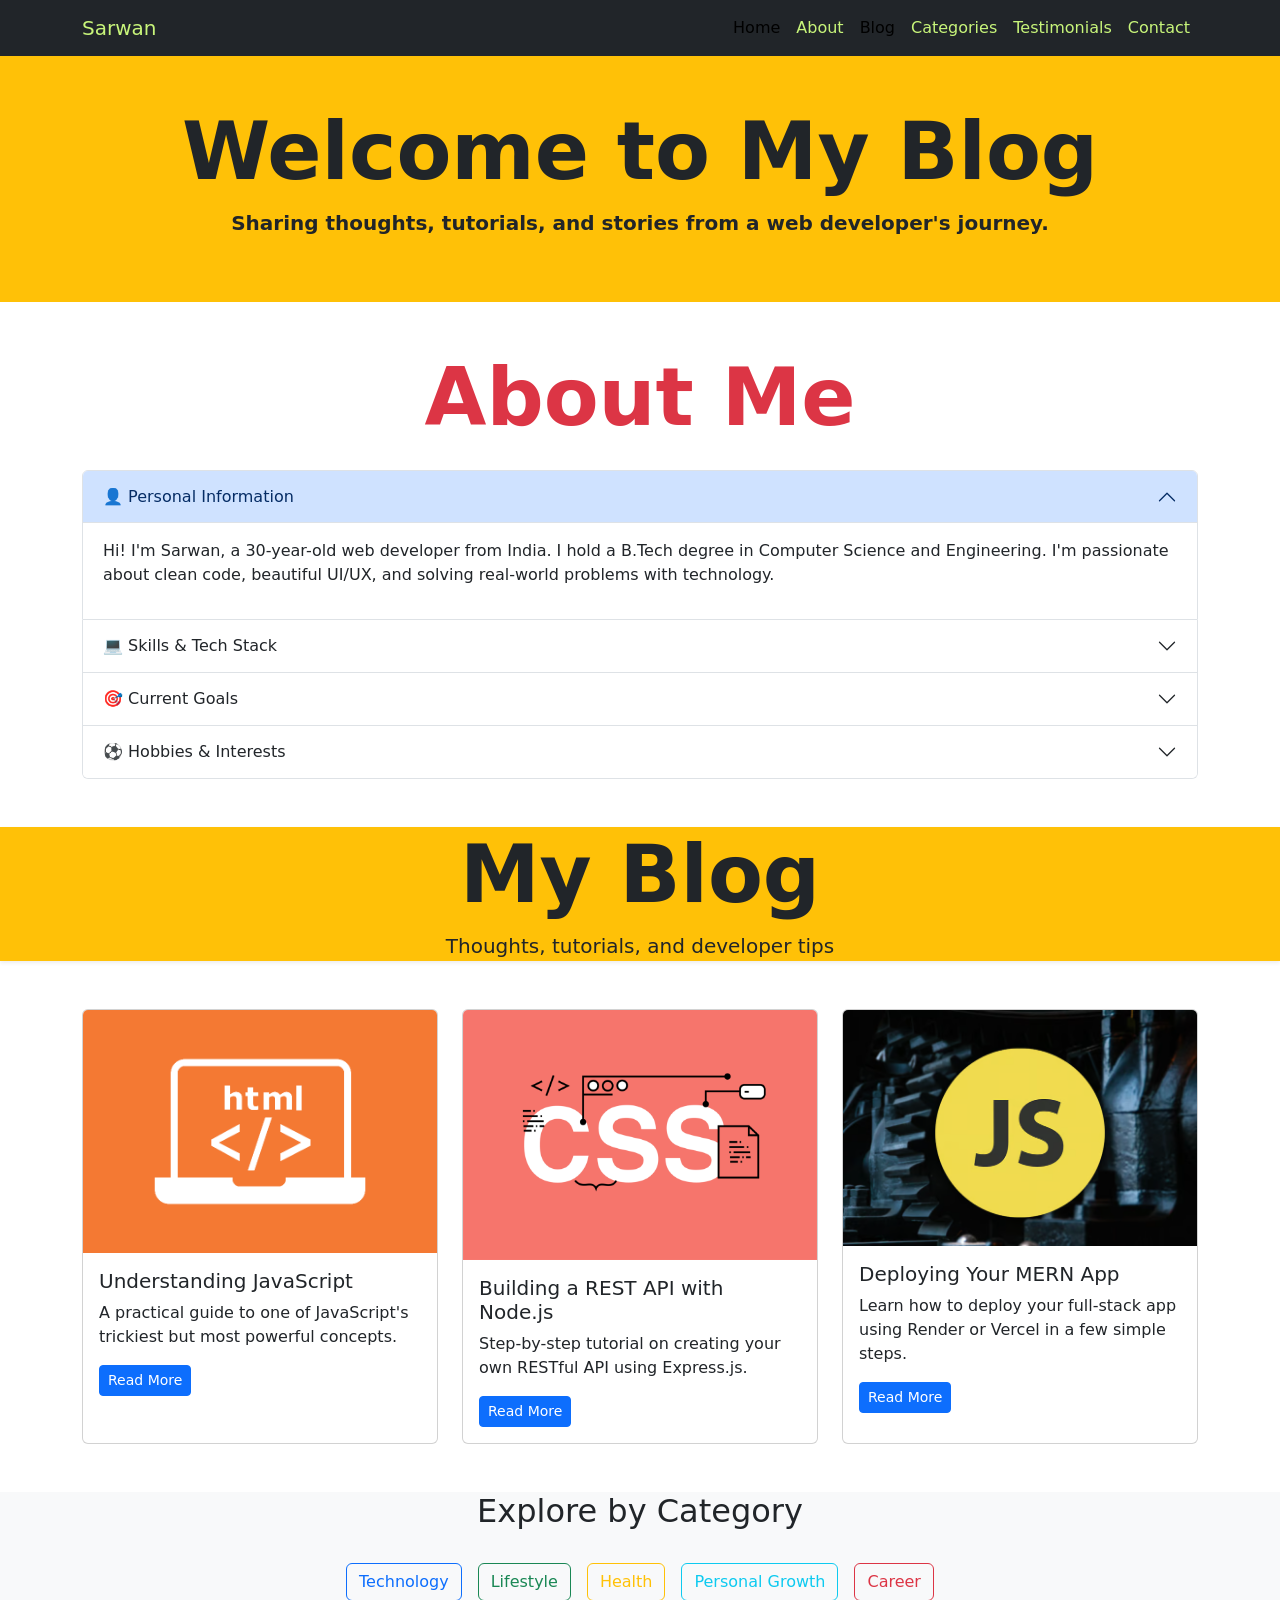
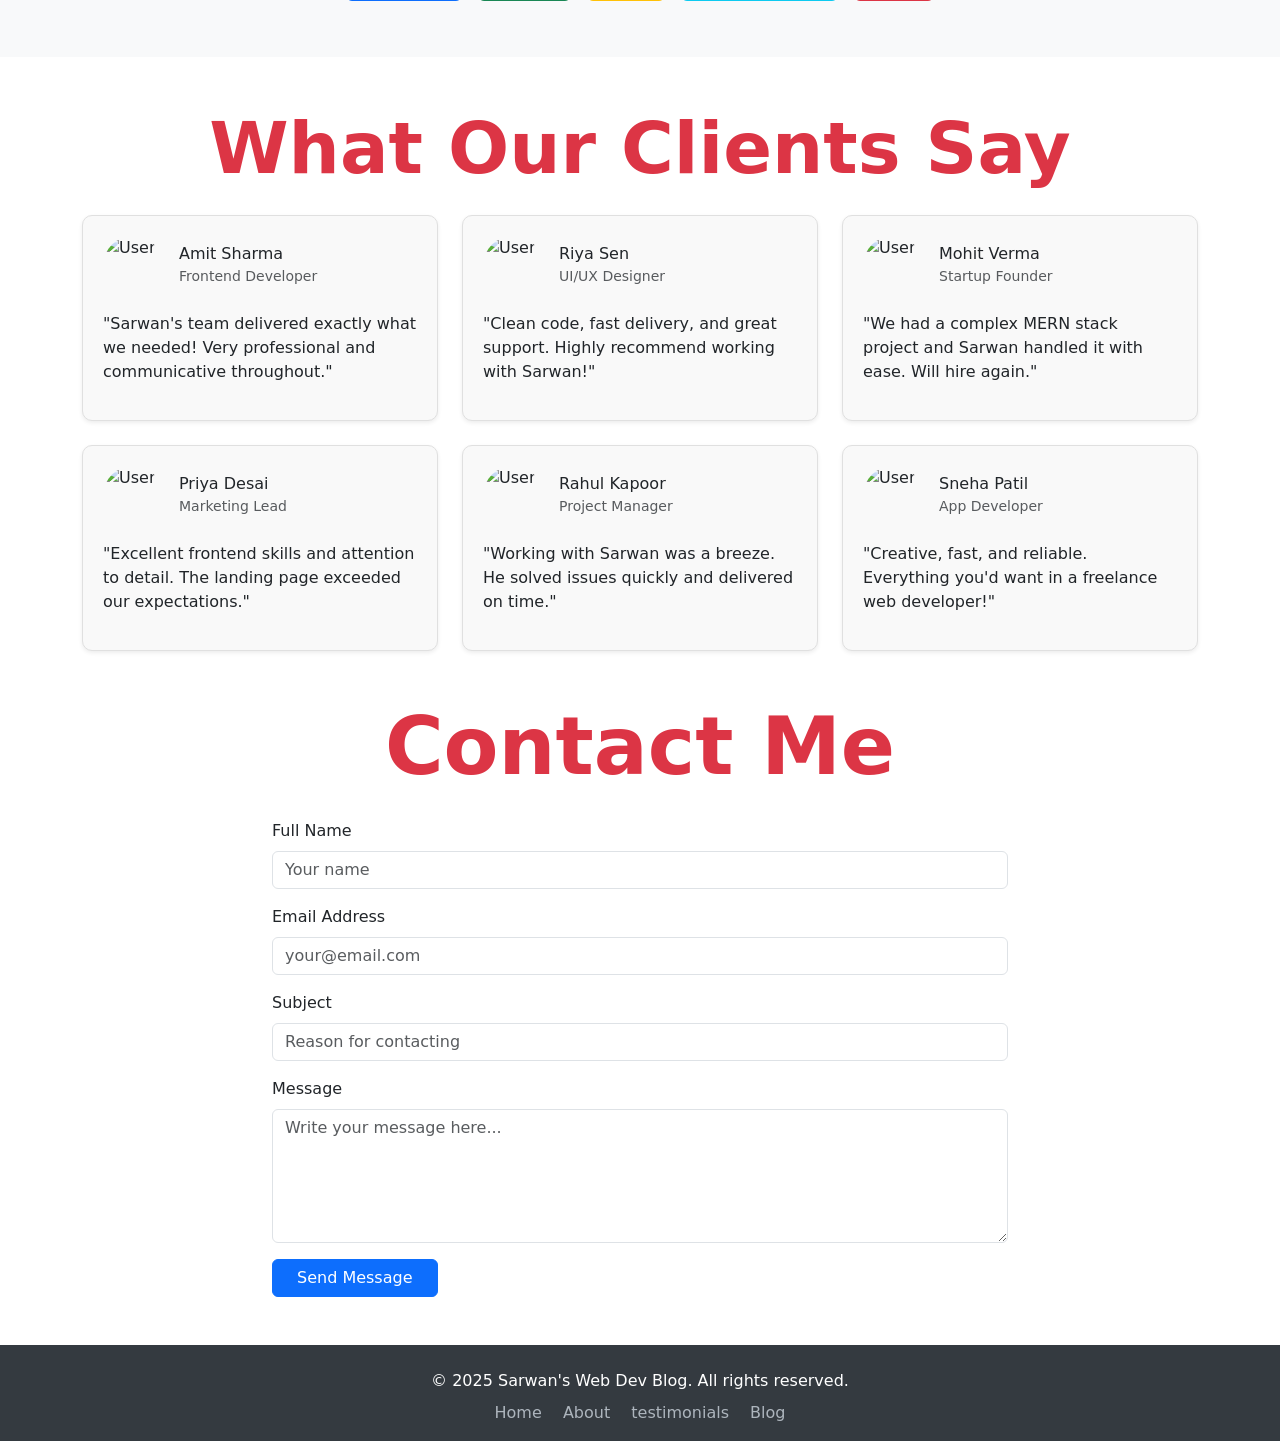
==== index.html @ 7ae2f132 "Update and rename bootstrap.html to index.html" ====
<!-- @format -->

<!DOCTYPE html>
<html lang="en">
  <head>
    <meta charset="UTF-8" />
    <meta name="viewport" content="width=device-width, initial-scale=1.0" />
    <title>My Bootstrap Website</title>
    <link
      href="https://cdn.jsdelivr.net/npm/bootstrap@5.0.2/dist/css/bootstrap.min.css"
      rel="stylesheet"
      integrity="sha384-EVSTQN3/azprG1Anm3QDgpJLIm9Nao0Yz1ztcQTwFspd3yD65VohhpuuCOmLASjC"
      crossorigin="anonymous"
    />
    <style>
      html {
        scroll-behavior: smooth;
        /* background-color: #1b1b1e; */
      }
      .navbar a {
        color: #c8f57a;
      }
      .testimonial-card {
        border: 1px solid #e0e0e0;
        border-radius: 10px;
        padding: 20px;
        background-color: #f9f9f9;
        height: 100%;
      }
      .testimonial-img {
        width: 60px;
        height: 60px;
        object-fit: cover;
        border-radius: 50%;
      }
      footer {
        background-color: #343a40;
        color: #fff;
      }
      footer a {
        color: #adb5bd;
        text-decoration: none;
      }
      footer a:hover {
        color: #fff;
      }
    </style>
  </head>
  <body>
    <!-- Header -->
    <nav class="navbar navbar-expand-lg bg-dark" href="#home">
      <div class="container">
        <a class="navbar-brand" href="#">Sarwan</a>
        <button
          class="navbar-toggler"
          type="button"
          data-bs-toggle="collapse"
          data-bs-target="#navbarSupportedContent"
          aria-controls="navbarSupportedContent"
          aria-expanded="false"
          aria-label="Toggle navigation"
        >
          <span class="navbar-toggler-icon">
            <svg
              xmlns="http://www.w3.org/2000/svg"
              width="16"
              height="16"
              fill="currentColor"
              class="bi bi-list btn-light"
              viewBox="0 0 16 16"
            >
              <path
                fill-rule="evenodd"
                d="M2.5 12a.5.5 0 0 1 .5-.5h10a.5.5 0 0 1 0 1H3a.5.5 0 0 1-.5-.5m0-4a.5.5 0 0 1 .5-.5h10a.5.5 0 0 1 0 1H3a.5.5 0 0 1-.5-.5m0-4a.5.5 0 0 1 .5-.5h10a.5.5 0 0 1 0 1H3a.5.5 0 0 1-.5-.5"
              />
            </svg>
          </span>
        </button>
        <div class="collapse navbar-collapse" id="navbarSupportedContent">
          <ul class="navbar-nav ms-auto mb-2 mb-lg-0">
            <li class="nav-item">
              <a class="nav-link active" aria-current="page" href="">Home</a>
            </li>
            <li class="nav-item">
              <a class="nav-link" href="#about">About</a>
            </li>
            <li class="nav-item">
              <a class="nav-link active" aria-current="page" href="#blog"
                >Blog</a
              >
            </li>
            <li class="nav-item">
              <a class="nav-link" href="#categories">Categories</a>
            </li>
            <li class="nav-item">
              <a class="nav-link" href="#testimonials">Testimonials</a>
            </li>
            <li class="nav-item">
              <a class="nav-link" href="#contact">Contact</a>
            </li>
          </ul>
        </div>
      </div>
    </nav>
    <!-- Section -->
    <section class="hero text-center text-dark bg-warning p-5" id="home">
      <div class="container">
        <h1 class="display-1 fw-bold">Welcome to My Blog</h1>
        <p class="lead fw-bold">
          Sharing thoughts, tutorials, and stories from a web developer's
          journey.
        </p>
      </div>
    </section>
    <!-- About Me Section -->
    <section class="container my-5" id="about">
      <h2 class="text-center mb-4 text-danger display-1 fw-bold">About Me</h2>
      <div class="accordion" id="aboutMeAccordion">
        <!-- Personal Info -->
        <div class="accordion-item">
          <h2 class="accordion-header" id="headingOne">
            <button
              class="accordion-button"
              type="button"
              data-bs-toggle="collapse"
              data-bs-target="#collapseOne"
            >
              👤 Personal Information
            </button>
          </h2>
          <div
            id="collapseOne"
            class="accordion-collapse collapse show"
            data-bs-parent="#aboutMeAccordion"
          >
            <div class="accordion-body">
              <p>
                Hi! I'm Sarwan, a 30-year-old web developer from India. I hold a
                B.Tech degree in Computer Science and Engineering. I'm
                passionate about clean code, beautiful UI/UX, and solving
                real-world problems with technology.
              </p>
            </div>
          </div>
        </div>

        <!-- Skills -->
        <div class="accordion-item">
          <h2 class="accordion-header" id="headingTwo">
            <button
              class="accordion-button collapsed"
              type="button"
              data-bs-toggle="collapse"
              data-bs-target="#collapseTwo"
            >
              💻 Skills & Tech Stack
            </button>
          </h2>
          <div
            id="collapseTwo"
            class="accordion-collapse collapse"
            data-bs-parent="#aboutMeAccordion"
          >
            <div class="accordion-body">
              <ul>
                <li>Frontend: HTML, CSS, JavaScript, React.js</li>
                <li>Backend: Node.js, Express.js</li>
                <li>Database: MongoDB, MySQL</li>
                <li>Tools: Git, VS Code, Postman</li>
              </ul>
            </div>
          </div>
        </div>

        <!-- Goals -->
        <div class="accordion-item">
          <h2 class="accordion-header" id="headingThree">
            <button
              class="accordion-button collapsed"
              type="button"
              data-bs-toggle="collapse"
              data-bs-target="#collapseThree"
            >
              🎯 Current Goals
            </button>
          </h2>
          <div
            id="collapseThree"
            class="accordion-collapse collapse"
            data-bs-parent="#aboutMeAccordion"
          >
            <div class="accordion-body">
              <p>
                My current focus is on landing a job as a MERN stack developer
                and improving my health through daily workouts and better
                habits.
              </p>
            </div>
          </div>
        </div>

        <!-- Hobbies -->
        <div class="accordion-item">
          <h2 class="accordion-header" id="headingFour">
            <button
              class="accordion-button collapsed"
              type="button"
              data-bs-toggle="collapse"
              data-bs-target="#collapseFour"
            >
              ⚽ Hobbies & Interests
            </button>
          </h2>
          <div
            id="collapseFour"
            class="accordion-collapse collapse"
            data-bs-parent="#aboutMeAccordion"
          >
            <div class="accordion-body">
              <p>
                I'm a football lover and a huge Manchester City fan. I admire
                Pep Guardiola’s tactical brilliance and Kevin De Bruyne’s
                creativity on the field. I also enjoy writing blogs, watching
                tech videos, and experimenting with UI designs.
              </p>
            </div>
          </div>
        </div>
      </div>
    </section>
    <!--  -->
    <!-- Blog Header -->
    <header class="blog-header bg-warning shadow-sm mb-4 mt-5" id="blog">
      <div class="container text-center">
        <h1 class="display-1 fw-bold text-dark">My Blog</h1>
        <p class="lead text-tertiary fw-medium">
          Thoughts, tutorials, and developer tips
        </p>
      </div>
    </header>

    <!-- Blog Cards -->
    <div class="container mt-5">
      <div class="row g-4">
        <!-- Blog Card 1 -->
        <div class="col-md-4">
          <div class="card h-100">
            <img
              src="./5004f410-e24b-4b8f-84b6-90905eebfcf4.png"
              class="card-img-top"
              alt="Post 1"
            />
            <div class="card-body">
              <h5 class="card-title">Understanding JavaScript</h5>
              <p class="card-text">
                A practical guide to one of JavaScript's trickiest but most
                powerful concepts.
              </p>
              <a href="#" class="btn btn-primary btn-sm">Read More</a>
            </div>
          </div>
        </div>

        <!-- Blog Card 2 -->
        <div class="col-md-4">
          <div class="card h-100">
            <img
              src="Artboard-11-1024x724.png"
              class="card-img-top"
              alt="Post 2"
            />
            <div class="card-body">
              <h5 class="card-title">Building a REST API with Node.js</h5>
              <p class="card-text">
                Step-by-step tutorial on creating your own RESTful API using
                Express.js.
              </p>
              <a href="#" class="btn btn-primary btn-sm">Read More</a>
            </div>
          </div>
        </div>
        <!-- Blog Card 3 -->
        <div class="col-md-4">
          <div class="card h-100">
            <img
              src="./machine-learning-libraries-javascript.avif"
              class="card-img-top"
              alt="Post 3"
            />
            <div class="card-body">
              <h5 class="card-title">Deploying Your MERN App</h5>
              <p class="card-text">
                Learn how to deploy your full-stack app using Render or Vercel
                in a few simple steps.
              </p>
              <a href="#" class="btn btn-primary btn-sm">Read More</a>
            </div>
          </div>
        </div>
      </div>
    </div>

    <!--  -->

    <!-- Categories -->
    <section id="categories" class="bg-light text-center mt-5">
      <div class="container pb-5">
        <h2>Explore by Category</h2>
        <div class="d-flex flex-wrap justify-content-center mt-4">
          <button class="btn btn-outline-primary category-btn m-2">
            Technology
          </button>
          <button class="btn btn-outline-success category-btn m-2">
            Lifestyle
          </button>
          <button class="btn btn-outline-warning category-btn m-2">
            Health
          </button>
          <button class="btn btn-outline-info category-btn m-2">
            Personal Growth
          </button>
          <button class="btn btn-outline-danger category-btn m-2">
            Career
          </button>
        </div>
      </div>
    </section>
    <!--  -->
    <div class="container my-5" id="testimonials">
      <h2 class="text-center mb-4 display-2 fw-bold text-danger">
        What Our Clients Say
      </h2>
      <div class="row g-4">
        <!-- Testimonial 1 -->
        <div class="col-md-4">
          <div class="testimonial-card shadow-sm">
            <div class="d-flex align-items-center mb-3">
              <img
                src="https://i.pravatar.cc/60?img=1"
                class="testimonial-img me-3"
                alt="User"
              />
              <div>
                <h6 class="mb-0">Amit Sharma</h6>
                <small class="text-muted">Frontend Developer</small>
              </div>
            </div>
            <p>
              "Sarwan's team delivered exactly what we needed! Very professional
              and communicative throughout."
            </p>
          </div>
        </div>

        <!-- Testimonial 2 -->
        <div class="col-md-4">
          <div class="testimonial-card shadow-sm">
            <div class="d-flex align-items-center mb-3">
              <img
                src="https://i.pravatar.cc/60?img=2"
                class="testimonial-img me-3"
                alt="User"
              />
              <div>
                <h6 class="mb-0">Riya Sen</h6>
                <small class="text-muted">UI/UX Designer</small>
              </div>
            </div>
            <p>
              "Clean code, fast delivery, and great support. Highly recommend
              working with Sarwan!"
            </p>
          </div>
        </div>

        <!-- Testimonial 3 -->
        <div class="col-md-4">
          <div class="testimonial-card shadow-sm">
            <div class="d-flex align-items-center mb-3">
              <img
                src="https://i.pravatar.cc/60?img=3"
                class="testimonial-img me-3"
                alt="User"
              />
              <div>
                <h6 class="mb-0">Mohit Verma</h6>
                <small class="text-muted">Startup Founder</small>
              </div>
            </div>
            <p>
              "We had a complex MERN stack project and Sarwan handled it with
              ease. Will hire again."
            </p>
          </div>
        </div>

        <!-- Testimonial 4 -->
        <div class="col-md-4">
          <div class="testimonial-card shadow-sm">
            <div class="d-flex align-items-center mb-3">
              <img
                src="https://i.pravatar.cc/60?img=4"
                class="testimonial-img me-3"
                alt="User"
              />
              <div>
                <h6 class="mb-0">Priya Desai</h6>
                <small class="text-muted">Marketing Lead</small>
              </div>
            </div>
            <p>
              "Excellent frontend skills and attention to detail. The landing
              page exceeded our expectations."
            </p>
          </div>
        </div>

        <!-- Testimonial 5 -->
        <div class="col-md-4">
          <div class="testimonial-card shadow-sm">
            <div class="d-flex align-items-center mb-3">
              <img
                src="https://i.pravatar.cc/60?img=5"
                class="testimonial-img me-3"
                alt="User"
              />
              <div>
                <h6 class="mb-0">Rahul Kapoor</h6>
                <small class="text-muted">Project Manager</small>
              </div>
            </div>
            <p>
              "Working with Sarwan was a breeze. He solved issues quickly and
              delivered on time."
            </p>
          </div>
        </div>

        <!-- Testimonial 6 -->
        <div class="col-md-4">
          <div class="testimonial-card shadow-sm">
            <div class="d-flex align-items-center mb-3">
              <img
                src="https://i.pravatar.cc/60?img=6"
                class="testimonial-img me-3"
                alt="User"
              />
              <div>
                <h6 class="mb-0">Sneha Patil</h6>
                <small class="text-muted">App Developer</small>
              </div>
            </div>
            <p>
              "Creative, fast, and reliable. Everything you'd want in a
              freelance web developer!"
            </p>
          </div>
        </div>
      </div>
    </div>
    <!--  -->
    <!-- Contact Section -->
    <div class="container my-5" id="contact">
      <h2 class="text-center mb-4 text-danger display-1 fw-bold">Contact Me</h2>
      <div class="row justify-content-center">
        <div class="col-md-8">
          <form>
            <div class="mb-3">
              <label for="name" class="form-label">Full Name</label>
              <input
                type="text"
                class="form-control"
                id="name"
                placeholder="Your name"
                required
              />
            </div>
            <div class="mb-3">
              <label for="email" class="form-label">Email Address</label>
              <input
                type="email"
                class="form-control"
                id="email"
                placeholder="your@email.com"
                required
              />
            </div>
            <div class="mb-3">
              <label for="subject" class="form-label">Subject</label>
              <input
                type="text"
                class="form-control"
                id="subject"
                placeholder="Reason for contacting"
              />
            </div>
            <div class="mb-3">
              <label for="message" class="form-label">Message</label>
              <textarea
                class="form-control"
                id="message"
                rows="5"
                placeholder="Write your message here..."
                required
              ></textarea>
            </div>
            <button type="submit" class="btn btn-primary px-4">
              Send Message
            </button>
          </form>
        </div>
      </div>
    </div>

    <!-- Footer -->
    <footer class="mt-5 pt-4 pb-3">
      <div class="container text-center">
        <p class="mb-2">
          &copy; 2025 Sarwan's Web Dev Blog. All rights reserved.
        </p>
        <div>
          <a href="#home" class="me-3">Home</a>
          <a href="#about" class="me-3">About</a>
          <a href="#testimonials" class="me-3">testimonials</a>
          <a href="#blog">Blog</a>
        </div>
      </div>
    </footer>
    <!-- Js -->
    <script
      src="https://cdn.jsdelivr.net/npm/bootstrap@5.0.2/dist/js/bootstrap.bundle.min.js"
      integrity="sha384-MrcW6ZMFYlzcLA8Nl+NtUVF0sA7MsXsP1UyJoMp4YLEuNSfAP+JcXn/tWtIaxVXM"
      crossorigin="anonymous"
    ></script>
  </body>
</html>
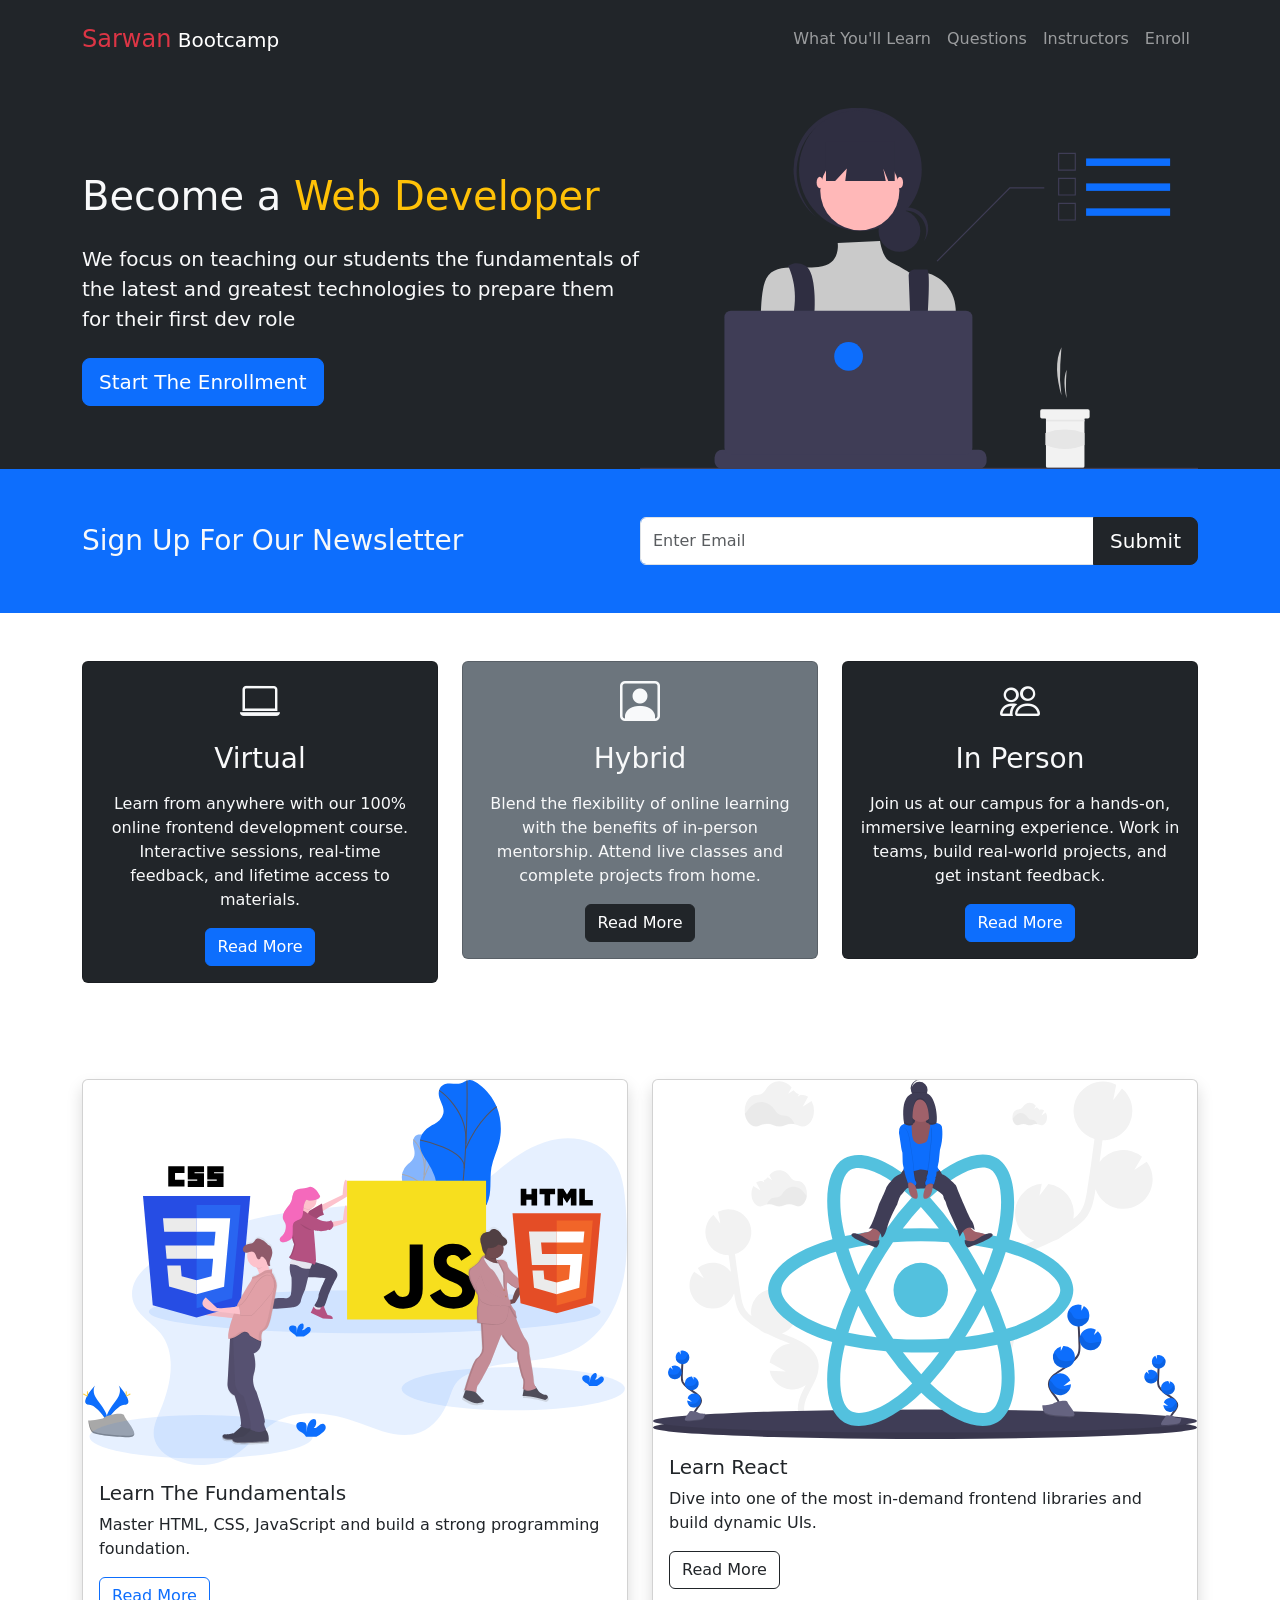
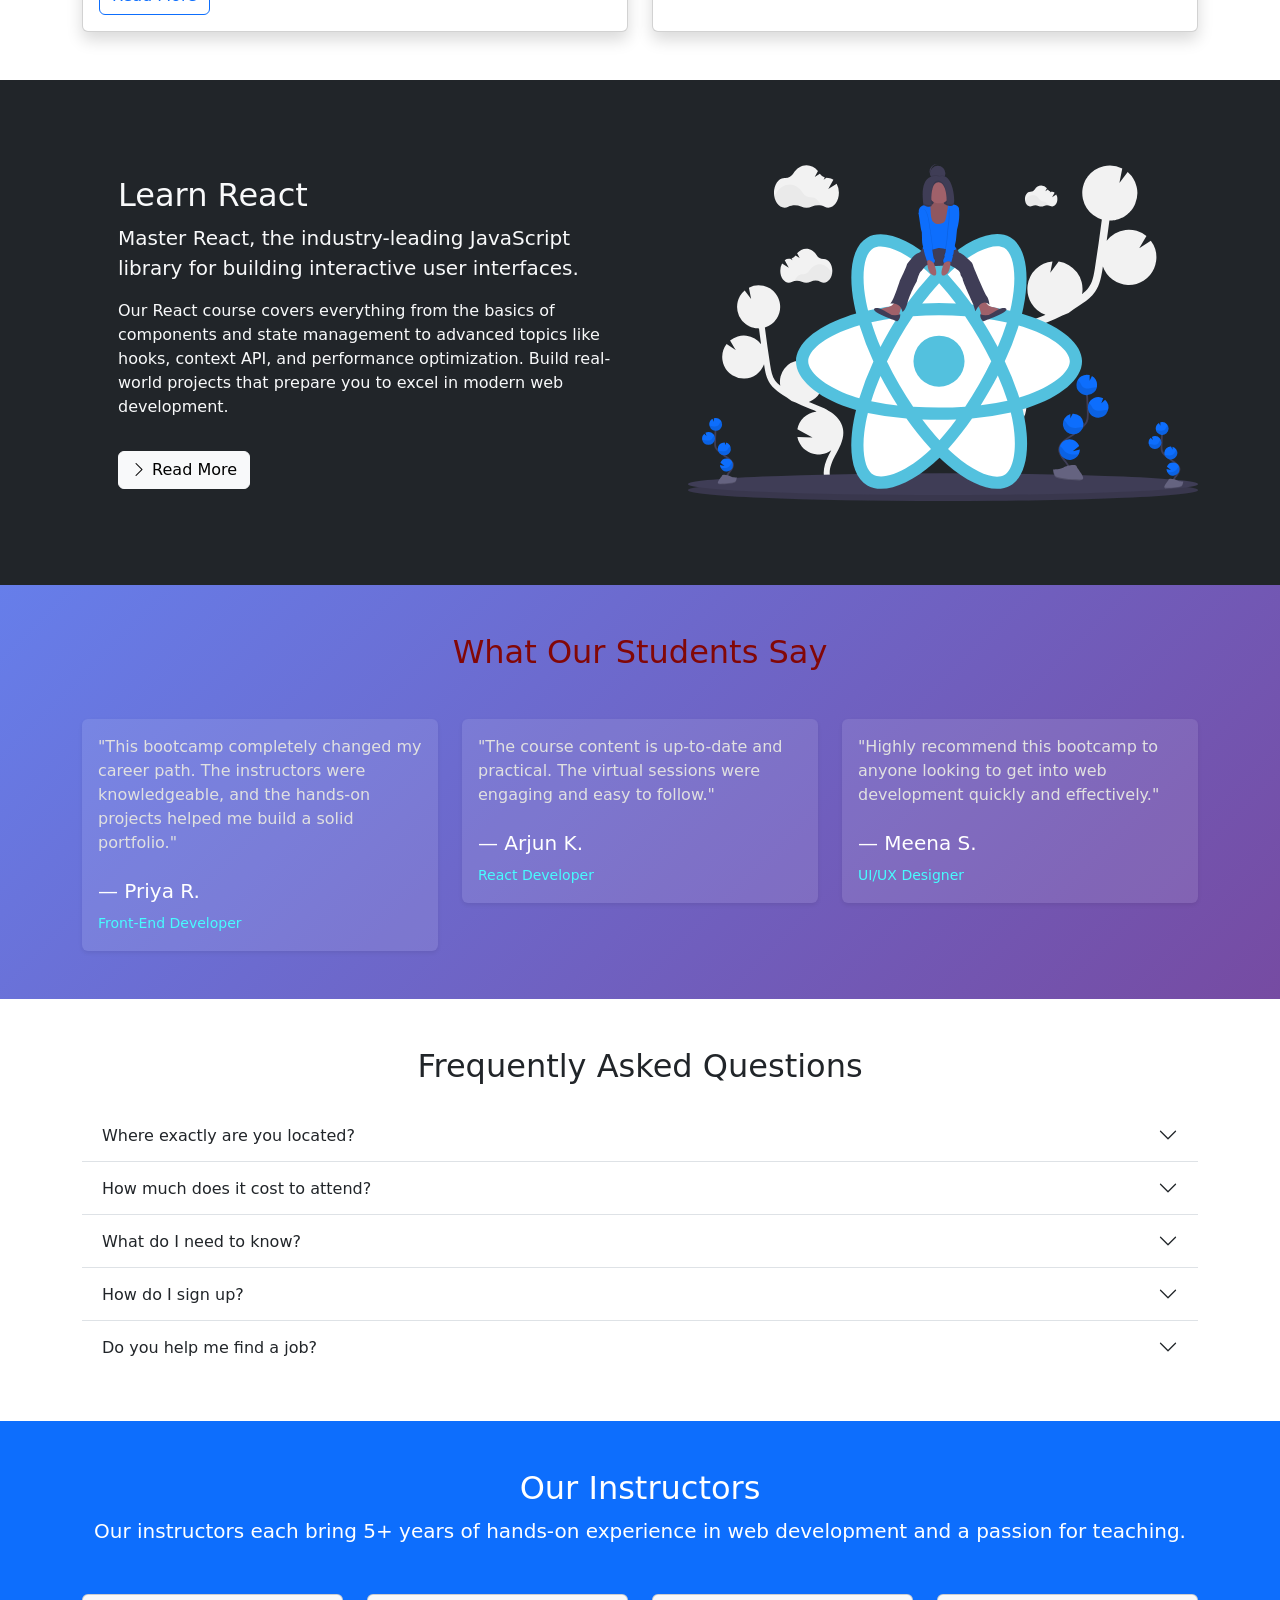
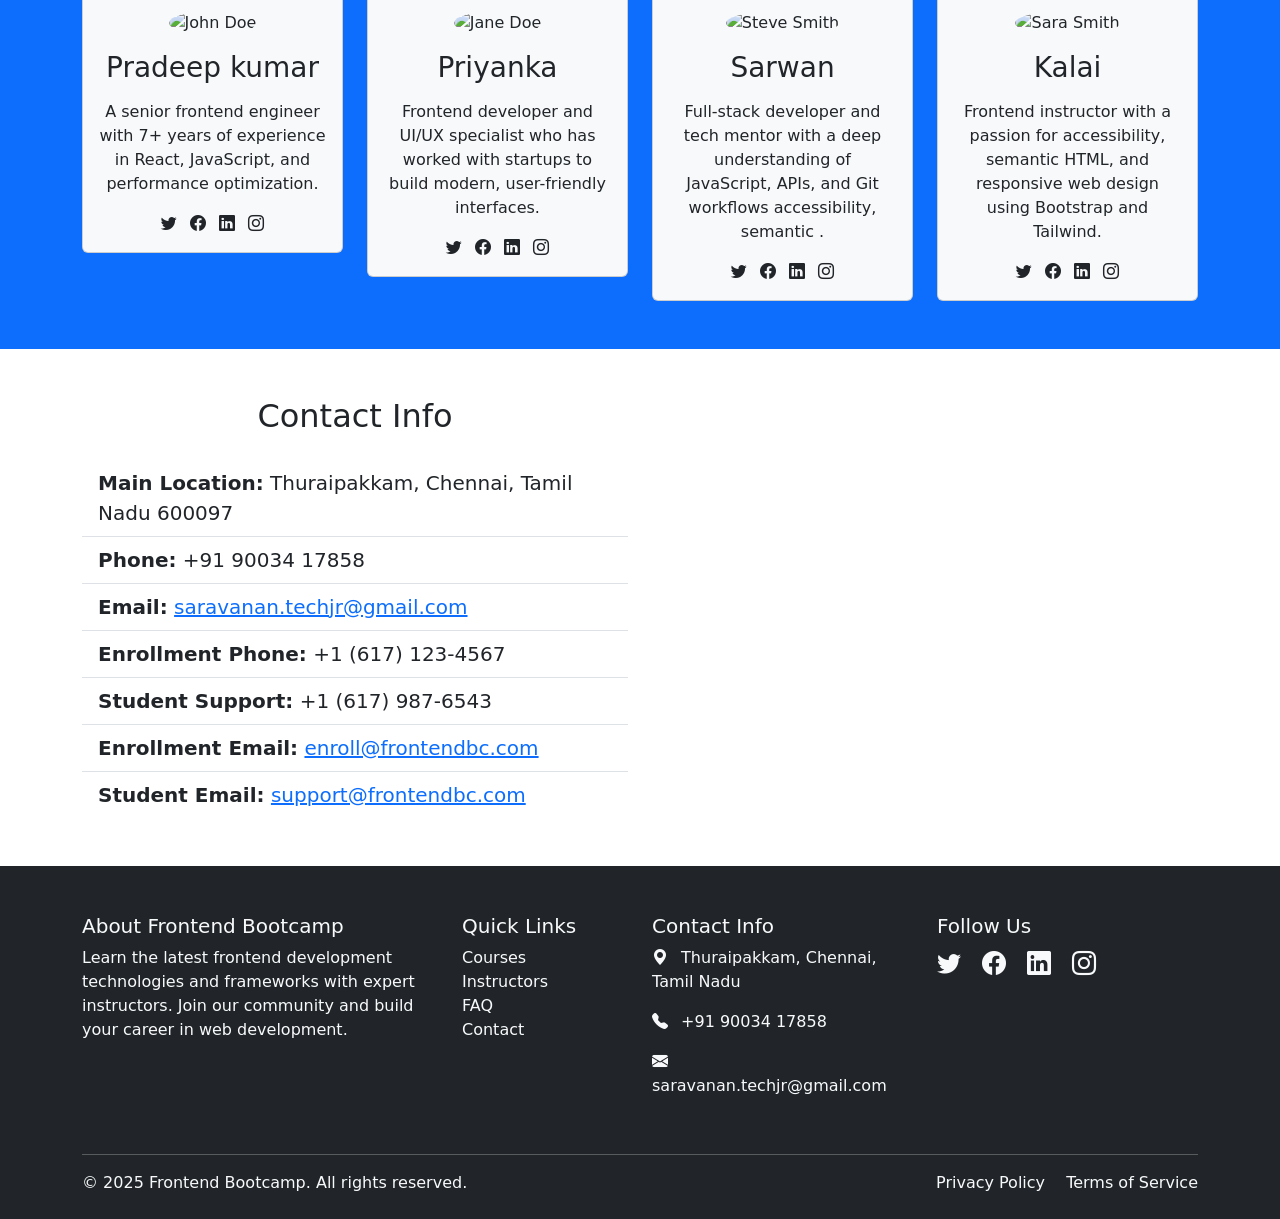
==== commit fd3f0752: "Add files via upload" ====
--- a/index.html
+++ b/index.html
@@ -1,536 +1,782 @@
-<!-- @format -->
-
-<!DOCTYPE html>
-<html lang="en">
-  <head>
-    <meta charset="UTF-8" />
-    <meta name="viewport" content="width=device-width, initial-scale=1.0" />
-    <title>My Bootstrap Website</title>
-    <link
-      href="https://cdn.jsdelivr.net/npm/bootstrap@5.0.2/dist/css/bootstrap.min.css"
-      rel="stylesheet"
-      integrity="sha384-EVSTQN3/azprG1Anm3QDgpJLIm9Nao0Yz1ztcQTwFspd3yD65VohhpuuCOmLASjC"
-      crossorigin="anonymous"
-    />
-    <style>
-      html {
-        scroll-behavior: smooth;
-        /* background-color: #1b1b1e; */
-      }
-      .navbar a {
-        color: #c8f57a;
-      }
-      .testimonial-card {
-        border: 1px solid #e0e0e0;
-        border-radius: 10px;
-        padding: 20px;
-        background-color: #f9f9f9;
-        height: 100%;
-      }
-      .testimonial-img {
-        width: 60px;
-        height: 60px;
-        object-fit: cover;
-        border-radius: 50%;
-      }
-      footer {
-        background-color: #343a40;
-        color: #fff;
-      }
-      footer a {
-        color: #adb5bd;
-        text-decoration: none;
-      }
-      footer a:hover {
-        color: #fff;
-      }
-    </style>
-  </head>
-  <body>
-    <!-- Header -->
-    <nav class="navbar navbar-expand-lg bg-dark" href="#home">
-      <div class="container">
-        <a class="navbar-brand" href="#">Sarwan</a>
-        <button
-          class="navbar-toggler"
-          type="button"
-          data-bs-toggle="collapse"
-          data-bs-target="#navbarSupportedContent"
-          aria-controls="navbarSupportedContent"
-          aria-expanded="false"
-          aria-label="Toggle navigation"
-        >
-          <span class="navbar-toggler-icon">
-            <svg
-              xmlns="http://www.w3.org/2000/svg"
-              width="16"
-              height="16"
-              fill="currentColor"
-              class="bi bi-list btn-light"
-              viewBox="0 0 16 16"
-            >
-              <path
-                fill-rule="evenodd"
-                d="M2.5 12a.5.5 0 0 1 .5-.5h10a.5.5 0 0 1 0 1H3a.5.5 0 0 1-.5-.5m0-4a.5.5 0 0 1 .5-.5h10a.5.5 0 0 1 0 1H3a.5.5 0 0 1-.5-.5m0-4a.5.5 0 0 1 .5-.5h10a.5.5 0 0 1 0 1H3a.5.5 0 0 1-.5-.5"
-              />
-            </svg>
-          </span>
-        </button>
-        <div class="collapse navbar-collapse" id="navbarSupportedContent">
-          <ul class="navbar-nav ms-auto mb-2 mb-lg-0">
-            <li class="nav-item">
-              <a class="nav-link active" aria-current="page" href="">Home</a>
-            </li>
-            <li class="nav-item">
-              <a class="nav-link" href="#about">About</a>
-            </li>
-            <li class="nav-item">
-              <a class="nav-link active" aria-current="page" href="#blog"
-                >Blog</a
-              >
-            </li>
-            <li class="nav-item">
-              <a class="nav-link" href="#categories">Categories</a>
-            </li>
-            <li class="nav-item">
-              <a class="nav-link" href="#testimonials">Testimonials</a>
-            </li>
-            <li class="nav-item">
-              <a class="nav-link" href="#contact">Contact</a>
-            </li>
-          </ul>
-        </div>
-      </div>
-    </nav>
-    <!-- Section -->
-    <section class="hero text-center text-dark bg-warning p-5" id="home">
-      <div class="container">
-        <h1 class="display-1 fw-bold">Welcome to My Blog</h1>
-        <p class="lead fw-bold">
-          Sharing thoughts, tutorials, and stories from a web developer's
-          journey.
-        </p>
-      </div>
-    </section>
-    <!-- About Me Section -->
-    <section class="container my-5" id="about">
-      <h2 class="text-center mb-4 text-danger display-1 fw-bold">About Me</h2>
-      <div class="accordion" id="aboutMeAccordion">
-        <!-- Personal Info -->
-        <div class="accordion-item">
-          <h2 class="accordion-header" id="headingOne">
-            <button
-              class="accordion-button"
-              type="button"
-              data-bs-toggle="collapse"
-              data-bs-target="#collapseOne"
-            >
-              👤 Personal Information
-            </button>
-          </h2>
-          <div
-            id="collapseOne"
-            class="accordion-collapse collapse show"
-            data-bs-parent="#aboutMeAccordion"
-          >
-            <div class="accordion-body">
-              <p>
-                Hi! I'm Sarwan, a 30-year-old web developer from India. I hold a
-                B.Tech degree in Computer Science and Engineering. I'm
-                passionate about clean code, beautiful UI/UX, and solving
-                real-world problems with technology.
-              </p>
-            </div>
-          </div>
-        </div>
-
-        <!-- Skills -->
-        <div class="accordion-item">
-          <h2 class="accordion-header" id="headingTwo">
-            <button
-              class="accordion-button collapsed"
-              type="button"
-              data-bs-toggle="collapse"
-              data-bs-target="#collapseTwo"
-            >
-              💻 Skills & Tech Stack
-            </button>
-          </h2>
-          <div
-            id="collapseTwo"
-            class="accordion-collapse collapse"
-            data-bs-parent="#aboutMeAccordion"
-          >
-            <div class="accordion-body">
-              <ul>
-                <li>Frontend: HTML, CSS, JavaScript, React.js</li>
-                <li>Backend: Node.js, Express.js</li>
-                <li>Database: MongoDB, MySQL</li>
-                <li>Tools: Git, VS Code, Postman</li>
-              </ul>
-            </div>
-          </div>
-        </div>
-
-        <!-- Goals -->
-        <div class="accordion-item">
-          <h2 class="accordion-header" id="headingThree">
-            <button
-              class="accordion-button collapsed"
-              type="button"
-              data-bs-toggle="collapse"
-              data-bs-target="#collapseThree"
-            >
-              🎯 Current Goals
-            </button>
-          </h2>
-          <div
-            id="collapseThree"
-            class="accordion-collapse collapse"
-            data-bs-parent="#aboutMeAccordion"
-          >
-            <div class="accordion-body">
-              <p>
-                My current focus is on landing a job as a MERN stack developer
-                and improving my health through daily workouts and better
-                habits.
-              </p>
-            </div>
-          </div>
-        </div>
-
-        <!-- Hobbies -->
-        <div class="accordion-item">
-          <h2 class="accordion-header" id="headingFour">
-            <button
-              class="accordion-button collapsed"
-              type="button"
-              data-bs-toggle="collapse"
-              data-bs-target="#collapseFour"
-            >
-              ⚽ Hobbies & Interests
-            </button>
-          </h2>
-          <div
-            id="collapseFour"
-            class="accordion-collapse collapse"
-            data-bs-parent="#aboutMeAccordion"
-          >
-            <div class="accordion-body">
-              <p>
-                I'm a football lover and a huge Manchester City fan. I admire
-                Pep Guardiola’s tactical brilliance and Kevin De Bruyne’s
-                creativity on the field. I also enjoy writing blogs, watching
-                tech videos, and experimenting with UI designs.
-              </p>
-            </div>
-          </div>
-        </div>
-      </div>
-    </section>
-    <!--  -->
-    <!-- Blog Header -->
-    <header class="blog-header bg-warning shadow-sm mb-4 mt-5" id="blog">
-      <div class="container text-center">
-        <h1 class="display-1 fw-bold text-dark">My Blog</h1>
-        <p class="lead text-tertiary fw-medium">
-          Thoughts, tutorials, and developer tips
-        </p>
-      </div>
-    </header>
-
-    <!-- Blog Cards -->
-    <div class="container mt-5">
-      <div class="row g-4">
-        <!-- Blog Card 1 -->
-        <div class="col-md-4">
-          <div class="card h-100">
-            <img
-              src="./5004f410-e24b-4b8f-84b6-90905eebfcf4.png"
-              class="card-img-top"
-              alt="Post 1"
-            />
-            <div class="card-body">
-              <h5 class="card-title">Understanding JavaScript</h5>
-              <p class="card-text">
-                A practical guide to one of JavaScript's trickiest but most
-                powerful concepts.
-              </p>
-              <a href="#" class="btn btn-primary btn-sm">Read More</a>
-            </div>
-          </div>
-        </div>
-
-        <!-- Blog Card 2 -->
-        <div class="col-md-4">
-          <div class="card h-100">
-            <img
-              src="Artboard-11-1024x724.png"
-              class="card-img-top"
-              alt="Post 2"
-            />
-            <div class="card-body">
-              <h5 class="card-title">Building a REST API with Node.js</h5>
-              <p class="card-text">
-                Step-by-step tutorial on creating your own RESTful API using
-                Express.js.
-              </p>
-              <a href="#" class="btn btn-primary btn-sm">Read More</a>
-            </div>
-          </div>
-        </div>
-        <!-- Blog Card 3 -->
-        <div class="col-md-4">
-          <div class="card h-100">
-            <img
-              src="./machine-learning-libraries-javascript.avif"
-              class="card-img-top"
-              alt="Post 3"
-            />
-            <div class="card-body">
-              <h5 class="card-title">Deploying Your MERN App</h5>
-              <p class="card-text">
-                Learn how to deploy your full-stack app using Render or Vercel
-                in a few simple steps.
-              </p>
-              <a href="#" class="btn btn-primary btn-sm">Read More</a>
-            </div>
-          </div>
-        </div>
-      </div>
-    </div>
-
-    <!--  -->
-
-    <!-- Categories -->
-    <section id="categories" class="bg-light text-center mt-5">
-      <div class="container pb-5">
-        <h2>Explore by Category</h2>
-        <div class="d-flex flex-wrap justify-content-center mt-4">
-          <button class="btn btn-outline-primary category-btn m-2">
-            Technology
-          </button>
-          <button class="btn btn-outline-success category-btn m-2">
-            Lifestyle
-          </button>
-          <button class="btn btn-outline-warning category-btn m-2">
-            Health
-          </button>
-          <button class="btn btn-outline-info category-btn m-2">
-            Personal Growth
-          </button>
-          <button class="btn btn-outline-danger category-btn m-2">
-            Career
-          </button>
-        </div>
-      </div>
-    </section>
-    <!--  -->
-    <div class="container my-5" id="testimonials">
-      <h2 class="text-center mb-4 display-2 fw-bold text-danger">
-        What Our Clients Say
-      </h2>
-      <div class="row g-4">
-        <!-- Testimonial 1 -->
-        <div class="col-md-4">
-          <div class="testimonial-card shadow-sm">
-            <div class="d-flex align-items-center mb-3">
-              <img
-                src="https://i.pravatar.cc/60?img=1"
-                class="testimonial-img me-3"
-                alt="User"
-              />
-              <div>
-                <h6 class="mb-0">Amit Sharma</h6>
-                <small class="text-muted">Frontend Developer</small>
-              </div>
-            </div>
-            <p>
-              "Sarwan's team delivered exactly what we needed! Very professional
-              and communicative throughout."
-            </p>
-          </div>
-        </div>
-
-        <!-- Testimonial 2 -->
-        <div class="col-md-4">
-          <div class="testimonial-card shadow-sm">
-            <div class="d-flex align-items-center mb-3">
-              <img
-                src="https://i.pravatar.cc/60?img=2"
-                class="testimonial-img me-3"
-                alt="User"
-              />
-              <div>
-                <h6 class="mb-0">Riya Sen</h6>
-                <small class="text-muted">UI/UX Designer</small>
-              </div>
-            </div>
-            <p>
-              "Clean code, fast delivery, and great support. Highly recommend
-              working with Sarwan!"
-            </p>
-          </div>
-        </div>
-
-        <!-- Testimonial 3 -->
-        <div class="col-md-4">
-          <div class="testimonial-card shadow-sm">
-            <div class="d-flex align-items-center mb-3">
-              <img
-                src="https://i.pravatar.cc/60?img=3"
-                class="testimonial-img me-3"
-                alt="User"
-              />
-              <div>
-                <h6 class="mb-0">Mohit Verma</h6>
-                <small class="text-muted">Startup Founder</small>
-              </div>
-            </div>
-            <p>
-              "We had a complex MERN stack project and Sarwan handled it with
-              ease. Will hire again."
-            </p>
-          </div>
-        </div>
-
-        <!-- Testimonial 4 -->
-        <div class="col-md-4">
-          <div class="testimonial-card shadow-sm">
-            <div class="d-flex align-items-center mb-3">
-              <img
-                src="https://i.pravatar.cc/60?img=4"
-                class="testimonial-img me-3"
-                alt="User"
-              />
-              <div>
-                <h6 class="mb-0">Priya Desai</h6>
-                <small class="text-muted">Marketing Lead</small>
-              </div>
-            </div>
-            <p>
-              "Excellent frontend skills and attention to detail. The landing
-              page exceeded our expectations."
-            </p>
-          </div>
-        </div>
-
-        <!-- Testimonial 5 -->
-        <div class="col-md-4">
-          <div class="testimonial-card shadow-sm">
-            <div class="d-flex align-items-center mb-3">
-              <img
-                src="https://i.pravatar.cc/60?img=5"
-                class="testimonial-img me-3"
-                alt="User"
-              />
-              <div>
-                <h6 class="mb-0">Rahul Kapoor</h6>
-                <small class="text-muted">Project Manager</small>
-              </div>
-            </div>
-            <p>
-              "Working with Sarwan was a breeze. He solved issues quickly and
-              delivered on time."
-            </p>
-          </div>
-        </div>
-
-        <!-- Testimonial 6 -->
-        <div class="col-md-4">
-          <div class="testimonial-card shadow-sm">
-            <div class="d-flex align-items-center mb-3">
-              <img
-                src="https://i.pravatar.cc/60?img=6"
-                class="testimonial-img me-3"
-                alt="User"
-              />
-              <div>
-                <h6 class="mb-0">Sneha Patil</h6>
-                <small class="text-muted">App Developer</small>
-              </div>
-            </div>
-            <p>
-              "Creative, fast, and reliable. Everything you'd want in a
-              freelance web developer!"
-            </p>
-          </div>
-        </div>
-      </div>
-    </div>
-    <!--  -->
-    <!-- Contact Section -->
-    <div class="container my-5" id="contact">
-      <h2 class="text-center mb-4 text-danger display-1 fw-bold">Contact Me</h2>
-      <div class="row justify-content-center">
-        <div class="col-md-8">
-          <form>
-            <div class="mb-3">
-              <label for="name" class="form-label">Full Name</label>
-              <input
-                type="text"
-                class="form-control"
-                id="name"
-                placeholder="Your name"
-                required
-              />
-            </div>
-            <div class="mb-3">
-              <label for="email" class="form-label">Email Address</label>
-              <input
-                type="email"
-                class="form-control"
-                id="email"
-                placeholder="your@email.com"
-                required
-              />
-            </div>
-            <div class="mb-3">
-              <label for="subject" class="form-label">Subject</label>
-              <input
-                type="text"
-                class="form-control"
-                id="subject"
-                placeholder="Reason for contacting"
-              />
-            </div>
-            <div class="mb-3">
-              <label for="message" class="form-label">Message</label>
-              <textarea
-                class="form-control"
-                id="message"
-                rows="5"
-                placeholder="Write your message here..."
-                required
-              ></textarea>
-            </div>
-            <button type="submit" class="btn btn-primary px-4">
-              Send Message
-            </button>
-          </form>
-        </div>
-      </div>
-    </div>
-
-    <!-- Footer -->
-    <footer class="mt-5 pt-4 pb-3">
-      <div class="container text-center">
-        <p class="mb-2">
-          &copy; 2025 Sarwan's Web Dev Blog. All rights reserved.
-        </p>
-        <div>
-          <a href="#home" class="me-3">Home</a>
-          <a href="#about" class="me-3">About</a>
-          <a href="#testimonials" class="me-3">testimonials</a>
-          <a href="#blog">Blog</a>
-        </div>
-      </div>
-    </footer>
-    <!-- Js -->
-    <script
-      src="https://cdn.jsdelivr.net/npm/bootstrap@5.0.2/dist/js/bootstrap.bundle.min.js"
-      integrity="sha384-MrcW6ZMFYlzcLA8Nl+NtUVF0sA7MsXsP1UyJoMp4YLEuNSfAP+JcXn/tWtIaxVXM"
-      crossorigin="anonymous"
-    ></script>
-  </body>
-</html>
+<!-- @format -->
+
+<!DOCTYPE html>
+<html lang="en">
+  <head>
+    <meta charset="UTF-8" />
+    <meta http-equiv="X-UA-Compatible" content="IE=edge" />
+    <meta name="viewport" content="width=device-width, initial-scale=1.0" />
+    <link
+      href="https://cdn.jsdelivr.net/npm/bootstrap@5.0.1/dist/css/bootstrap.min.css"
+      rel="stylesheet"
+      integrity="sha384-+0n0xVW2eSR5OomGNYDnhzAbDsOXxcvSN1TPprVMTNDbiYZCxYbOOl7+AMvyTG2x"
+      crossorigin="anonymous"
+    />
+    <link
+      rel="stylesheet"
+      href="https://cdn.jsdelivr.net/npm/bootstrap-icons@1.3.0/font/bootstrap-icons.css"
+    />
+    <link rel="stylesheet" href="style.css" />
+    <title>Frontend Boot-camp</title>
+    <script
+      type="text/javascript"
+      src="https://cdn.jsdelivr.net/npm/@emailjs/browser@4/dist/email.min.js"
+    ></script>
+    <script type="text/javascript">
+      (function () {
+        emailjs.init({
+          publicKey: "vPQB8VjHyWGn6VC9G",
+        });
+      })();
+    </script>
+    <style>
+      #testimonials {
+        background: linear-gradient(135deg, #667eea, #764ba2);
+        color: #f0f0f0;
+        padding: 3rem 1rem;
+      }
+      #testimonials h2 {
+        color: rgb(130, 7, 7);
+        margin-bottom: 3rem;
+      }
+      #testimonials .card {
+        background: rgba(255, 255, 255, 0.1);
+        border: none;
+        box-shadow: 0 0.5rem 1rem rgba(0, 0, 0, 0.15);
+        color: #e0e0e0;
+      }
+      #testimonials .card .card-title {
+        color: #fff;
+        margin-top: 1.5rem;
+      }
+      #testimonials .card small {
+        color: rgb(71, 252, 255) !important;
+      }
+    </style>
+  </head>
+
+  <body>
+    <!-- Navbar -->
+    <nav class="navbar navbar-expand-lg bg-dark navbar-dark py-3 fixed-top">
+      <div class="container">
+        <a href="#" class="navbar-brand"
+          ><span class="text-danger fs-4">Sarwan</span> Bootcamp</a
+        >
+        <button
+          class="navbar-toggler"
+          type="button"
+          data-bs-toggle="collapse"
+          data-bs-target="#navmenu"
+        >
+          <span class="navbar-toggler-icon"></span>
+        </button>
+
+        <div class="collapse navbar-collapse" id="navmenu">
+          <ul class="navbar-nav ms-auto">
+            <li class="nav-item">
+              <a href="#learn" class="nav-link">What You'll Learn</a>
+            </li>
+            <li class="nav-item">
+              <a href="#questions" class="nav-link">Questions</a>
+            </li>
+            <li class="nav-item">
+              <a href="#instructors" class="nav-link">Instructors</a>
+            </li>
+            <li class="nav-item">
+              <a href="#enrol" class="nav-link">Enroll</a>
+            </li>
+          </ul>
+        </div>
+      </div>
+    </nav>
+
+    <!-- Section -->
+
+    <section
+      class="bg-dark text-light p-5 p-lg-0 pt-lg-5 text-center text-sm-start"
+    >
+      <div class="container" id="enrol">
+        <div class="d-sm-flex align-items-center justify-content-between">
+          <div>
+            <h1>Become a <span class="text-warning"> Web Developer </span></h1>
+            <p class="lead my-4">
+              We focus on teaching our students the fundamentals of the latest
+              and greatest technologies to prepare them for their first dev role
+            </p>
+            <button
+              class="btn btn-primary btn-lg"
+              data-bs-toggle="modal"
+              data-bs-target="#enroll"
+            >
+              Start The Enrollment
+            </button>
+          </div>
+          <img
+            class="img-fluid w-50 d-none d-sm-block"
+            src="img/showcase.svg"
+            alt=""
+          />
+        </div>
+      </div>
+    </section>
+    <!-- Newsletter -->
+    <section class="bg-primary text-light p-5">
+      <div class="container">
+        <div class="d-md-flex justify-content-between align-items-center">
+          <h3 class="mb-3 mb-md-0">Sign Up For Our Newsletter</h3>
+
+          <div class="input-group news-input">
+            <input type="text" class="form-control" placeholder="Enter Email" />
+            <button class="btn btn-dark btn-lg" type="button">Submit</button>
+          </div>
+        </div>
+      </div>
+    </section>
+
+    <!-- Boxes -->
+    <!-- Boxes -->
+    <section class="p-5">
+      <div class="container">
+        <div class="row text-center g-4">
+          <div class="col-md">
+            <div class="card bg-dark text-light">
+              <div class="card-body text-center">
+                <div class="h1 mb-3">
+                  <i class="bi bi-laptop"></i>
+                </div>
+                <h3 class="card-title mb-3">Virtual</h3>
+                <p class="card-text">
+                  Learn from anywhere with our 100% online frontend development
+                  course. Interactive sessions, real-time feedback, and lifetime
+                  access to materials.
+                </p>
+                <a href="#" class="btn btn-primary">Read More</a>
+              </div>
+            </div>
+          </div>
+          <div class="col-md">
+            <div class="card bg-secondary text-light">
+              <div class="card-body text-center">
+                <div class="h1 mb-3">
+                  <i class="bi bi-person-square"></i>
+                </div>
+                <h3 class="card-title mb-3">Hybrid</h3>
+                <p class="card-text">
+                  Blend the flexibility of online learning with the benefits of
+                  in-person mentorship. Attend live classes and complete
+                  projects from home.
+                </p>
+                <a href="#" class="btn btn-dark">Read More</a>
+              </div>
+            </div>
+          </div>
+          <div class="col-md">
+            <div class="card bg-dark text-light">
+              <div class="card-body text-center">
+                <div class="h1 mb-3">
+                  <i class="bi bi-people"></i>
+                </div>
+                <h3 class="card-title mb-3">In Person</h3>
+                <p class="card-text">
+                  Join us at our campus for a hands-on, immersive learning
+                  experience. Work in teams, build real-world projects, and get
+                  instant feedback.
+                </p>
+                <a href="#" class="btn btn-primary">Read More</a>
+              </div>
+            </div>
+          </div>
+        </div>
+      </div>
+    </section>
+
+    <!-- Learn Sections -->
+    <!--  -->
+    <section id="learn" class="p-5">
+      <div class="container">
+        <div class="row g-4">
+          <!-- Card 1: Fundamentals -->
+          <div class="col-md-6">
+            <div class="card h-100 shadow">
+              <img
+                src="img/fundamentals.svg"
+                class="card-img-top"
+                alt="Fundamentals"
+              />
+              <div class="card-body">
+                <h5 class="card-title">Learn The Fundamentals</h5>
+                <p class="card-text">
+                  Master HTML, CSS, JavaScript and build a strong programming
+                  foundation.
+                </p>
+                <a href="#" class="btn btn-outline-primary">Read More</a>
+              </div>
+            </div>
+          </div>
+
+          <!-- Card 2: React -->
+          <div class="col-md-6">
+            <div class="card h-100 shadow">
+              <img src="img/react.svg" class="card-img-top" alt="React" />
+              <div class="card-body">
+                <h5 class="card-title">Learn React</h5>
+                <p class="card-text">
+                  Dive into one of the most in-demand frontend libraries and
+                  build dynamic UIs.
+                </p>
+                <a href="#" class="btn btn-outline-dark">Read More</a>
+              </div>
+            </div>
+          </div>
+        </div>
+      </div>
+    </section>
+
+    <!--  -->
+    <section id="learn" class="p-5 bg-dark text-light">
+      <div class="container">
+        <div class="row align-items-center justify-content-between">
+          <div class="col-md p-5">
+            <h2>Learn React</h2>
+            <p class="lead">
+              Master React, the industry-leading JavaScript library for building
+              interactive user interfaces.
+            </p>
+            <p>
+              Our React course covers everything from the basics of components
+              and state management to advanced topics like hooks, context API,
+              and performance optimization. Build real-world projects that
+              prepare you to excel in modern web development.
+            </p>
+            <a href="#" class="btn btn-light mt-3">
+              <i class="bi bi-chevron-right"></i> Read More
+            </a>
+          </div>
+          <div class="col-md">
+            <img src="img/react.svg" class="img-fluid" alt="React Logo" />
+          </div>
+        </div>
+      </div>
+    </section>
+    <section id="testimonials" class="p-5 bg-light">
+      <div class="container">
+        <h2 class="text-center mb-5">What Our Students Say</h2>
+        <div class="row g-4">
+          <div class="col-md-4">
+            <div class="card shadow-sm">
+              <div class="card-body">
+                <p class="card-text">
+                  "This bootcamp completely changed my career path. The
+                  instructors were knowledgeable, and the hands-on projects
+                  helped me build a solid portfolio."
+                </p>
+                <h5 class="card-title mt-4">— Priya R.</h5>
+                <small class="text-muted">Front-End Developer</small>
+              </div>
+            </div>
+          </div>
+          <div class="col-md-4">
+            <div class="card shadow-sm">
+              <div class="card-body">
+                <p class="card-text">
+                  "The course content is up-to-date and practical. The virtual
+                  sessions were engaging and easy to follow."
+                </p>
+                <h5 class="card-title mt-4">— Arjun K.</h5>
+                <small class="text-muted">React Developer</small>
+              </div>
+            </div>
+          </div>
+          <div class="col-md-4">
+            <div class="card shadow-sm">
+              <div class="card-body">
+                <p class="card-text">
+                  "Highly recommend this bootcamp to anyone looking to get into
+                  web development quickly and effectively."
+                </p>
+                <h5 class="card-title mt-4">— Meena S.</h5>
+                <small class="text-muted">UI/UX Designer</small>
+              </div>
+            </div>
+          </div>
+        </div>
+      </div>
+    </section>
+    <!-- Question Accordion -->
+    <section id="questions" class="p-5">
+      <div class="container">
+        <h2 class="text-center mb-4">Frequently Asked Questions</h2>
+        <div class="accordion accordion-flush" id="questions">
+          <!-- Item 1 -->
+          <div class="accordion-item">
+            <h2 class="accordion-header">
+              <button
+                class="accordion-button collapsed"
+                type="button"
+                data-bs-toggle="collapse"
+                data-bs-target="#question-one"
+              >
+                Where exactly are you located?
+              </button>
+            </h2>
+            <div
+              id="question-one"
+              class="accordion-collapse collapse"
+              data-bs-parent="#questions"
+            >
+              <div class="accordion-body">
+                We operate 100% online, allowing you to learn from anywhere in
+                the world. However, our headquarters are based in Bengaluru,
+                India.
+              </div>
+            </div>
+          </div>
+
+          <!-- Item 2 -->
+          <div class="accordion-item">
+            <h2 class="accordion-header">
+              <button
+                class="accordion-button collapsed"
+                type="button"
+                data-bs-toggle="collapse"
+                data-bs-target="#question-two"
+              >
+                How much does it cost to attend?
+              </button>
+            </h2>
+            <div
+              id="question-two"
+              class="accordion-collapse collapse"
+              data-bs-parent="#questions"
+            >
+              <div class="accordion-body">
+                The full Frontend Development Bootcamp costs ₹14,999. We also
+                offer flexible EMI options and discounts for early registration
+                or referrals.
+              </div>
+            </div>
+          </div>
+
+          <!-- Item 3 -->
+          <div class="accordion-item">
+            <h2 class="accordion-header">
+              <button
+                class="accordion-button collapsed"
+                type="button"
+                data-bs-toggle="collapse"
+                data-bs-target="#question-three"
+              >
+                What do I need to know?
+              </button>
+            </h2>
+            <div
+              id="question-three"
+              class="accordion-collapse collapse"
+              data-bs-parent="#questions"
+            >
+              <div class="accordion-body">
+                No prior coding experience is required. Basic computer knowledge
+                and a willingness to learn are enough. We start from HTML & CSS
+                fundamentals and gradually move to advanced JavaScript and
+                frameworks like React.
+              </div>
+            </div>
+          </div>
+
+          <!-- Item 4 -->
+          <div class="accordion-item">
+            <h2 class="accordion-header">
+              <button
+                class="accordion-button collapsed"
+                type="button"
+                data-bs-toggle="collapse"
+                data-bs-target="#question-four"
+              >
+                How do I sign up?
+              </button>
+            </h2>
+            <div
+              id="question-four"
+              class="accordion-collapse collapse"
+              data-bs-parent="#questions"
+            >
+              <div class="accordion-body">
+                You can sign up directly on our website. Click the "Enroll Now"
+                button and fill in your details. Once your payment is confirmed,
+                you’ll receive access to the student dashboard.
+              </div>
+            </div>
+          </div>
+
+          <!-- Item 5 -->
+          <div class="accordion-item">
+            <h2 class="accordion-header">
+              <button
+                class="accordion-button collapsed"
+                type="button"
+                data-bs-toggle="collapse"
+                data-bs-target="#question-five"
+              >
+                Do you help me find a job?
+              </button>
+            </h2>
+            <div
+              id="question-five"
+              class="accordion-collapse collapse"
+              data-bs-parent="#questions"
+            >
+              <div class="accordion-body">
+                Yes! We offer career support including resume building, mock
+                interviews, and access to our partner companies for job
+                referrals and internship opportunities.
+              </div>
+            </div>
+          </div>
+        </div>
+      </div>
+    </section>
+    <section id="instructors" class="p-5 bg-primary">
+      <div class="container">
+        <h2 class="text-center text-white">Our Instructors</h2>
+        <p class="lead text-center text-white mb-5">
+          Our instructors each bring 5+ years of hands-on experience in web
+          development and a passion for teaching.
+        </p>
+        <div class="row g-4">
+          <!-- Instructor 1 -->
+          <div class="col-md-6 col-lg-3">
+            <div class="card bg-light">
+              <div class="card-body text-center">
+                <img
+                  src="https://randomuser.me/api/portraits/men/11.jpg"
+                  class="rounded-circle mb-3"
+                  alt="John Doe"
+                />
+                <h3 class="card-title mb-3">Pradeep kumar</h3>
+                <p class="card-text">
+                  A senior frontend engineer with 7+ years of experience in
+                  React, JavaScript, and performance optimization.
+                </p>
+                <a href="#"><i class="bi bi-twitter text-dark mx-1"></i></a>
+                <a href="#"><i class="bi bi-facebook text-dark mx-1"></i></a>
+                <a href="#"><i class="bi bi-linkedin text-dark mx-1"></i></a>
+                <a href="#"><i class="bi bi-instagram text-dark mx-1"></i></a>
+              </div>
+            </div>
+          </div>
+
+          <!-- Instructor 2 -->
+          <div class="col-md-6 col-lg-3">
+            <div class="card bg-light">
+              <div class="card-body text-center">
+                <img
+                  src="https://randomuser.me/api/portraits/women/11.jpg"
+                  class="rounded-circle mb-3"
+                  alt="Jane Doe"
+                />
+                <h3 class="card-title mb-3">Priyanka</h3>
+                <p class="card-text">
+                  Frontend developer and UI/UX specialist who has worked with
+                  startups to build modern, user-friendly interfaces.
+                </p>
+                <a href="#"><i class="bi bi-twitter text-dark mx-1"></i></a>
+                <a href="#"><i class="bi bi-facebook text-dark mx-1"></i></a>
+                <a href="#"><i class="bi bi-linkedin text-dark mx-1"></i></a>
+                <a href="#"><i class="bi bi-instagram text-dark mx-1"></i></a>
+              </div>
+            </div>
+          </div>
+
+          <!-- Instructor 3 -->
+          <div class="col-md-6 col-lg-3">
+            <div class="card bg-light">
+              <div class="card-body text-center">
+                <img
+                  src="https://randomuser.me/api/portraits/men/12.jpg"
+                  class="rounded-circle mb-3"
+                  alt="Steve Smith"
+                />
+                <h3 class="card-title mb-3">Sarwan</h3>
+                <p class="card-text">
+                  Full-stack developer and tech mentor with a deep understanding
+                  of JavaScript, APIs, and Git workflows accessibility, semantic
+                  .
+                </p>
+                <a href="#"><i class="bi bi-twitter text-dark mx-1"></i></a>
+                <a href="#"><i class="bi bi-facebook text-dark mx-1"></i></a>
+                <a href="#"><i class="bi bi-linkedin text-dark mx-1"></i></a>
+                <a href="#"><i class="bi bi-instagram text-dark mx-1"></i></a>
+              </div>
+            </div>
+          </div>
+
+          <!-- Instructor 4 -->
+          <div class="col-md-6 col-lg-3">
+            <div class="card bg-light">
+              <div class="card-body text-center">
+                <img
+                  src="https://randomuser.me/api/portraits/women/12.jpg"
+                  class="rounded-circle mb-3"
+                  alt="Sara Smith"
+                />
+                <h3 class="card-title mb-3">Kalai</h3>
+                <p class="card-text">
+                  Frontend instructor with a passion for accessibility, semantic
+                  HTML, and responsive web design using Bootstrap and Tailwind.
+                </p>
+                <a href="#"><i class="bi bi-twitter text-dark mx-1"></i></a>
+                <a href="#"><i class="bi bi-facebook text-dark mx-1"></i></a>
+                <a href="#"><i class="bi bi-linkedin text-dark mx-1"></i></a>
+                <a href="#"><i class="bi bi-instagram text-dark mx-1"></i></a>
+              </div>
+            </div>
+          </div>
+        </div>
+      </div>
+    </section>
+    <!-- Contact Details -->
+    <!-- Map -->
+    <section class="p-5">
+      <div class="container">
+        <div class="row g-4">
+          <!-- Contact Details -->
+          <div class="col-md">
+            <h2 class="text-center mb-4">Contact Info</h2>
+            <ul class="list-group list-group-flush lead">
+              <li class="list-group-item">
+                <span class="fw-bold">Main Location:</span> Thuraipakkam,
+                Chennai, Tamil Nadu 600097
+              </li>
+              <li class="list-group-item">
+                <span class="fw-bold">Phone:</span> +91 90034 17858
+              </li>
+              <li class="list-group-item">
+                <span class="fw-bold">Email:</span>
+                <a href="mailto:saravanan.techjr@gmail.com"
+                  >saravanan.techjr@gmail.com</a
+                >
+              </li>
+              <li class="list-group-item">
+                <span class="fw-bold">Enrollment Phone:</span> +1 (617) 123-4567
+              </li>
+              <li class="list-group-item">
+                <span class="fw-bold">Student Support:</span> +1 (617) 987-6543
+              </li>
+              <li class="list-group-item">
+                <span class="fw-bold">Enrollment Email:</span>
+                <a href="mailto:enroll@frontendbc.com">enroll@frontendbc.com</a>
+              </li>
+              <li class="list-group-item">
+                <span class="fw-bold">Student Email:</span>
+                <a href="mailto:support@frontendbc.com"
+                  >support@frontendbc.com</a
+                >
+              </li>
+            </ul>
+          </div>
+
+          <!-- Map -->
+          <div class="col-md">
+            <div class="ratio ratio-4x3">
+              <iframe
+                src="https://www.google.com/maps/embed?pb=!1m18!1m12!1m3!1d3887.939984289054!2d80.237297!3d12.9310189!2m3!1f0!2f0!3f0!3m2!1i1024!2i768!4f13.1!3m3!1m2!1s0x3a525d620449417f%3A0x2e9e53a0fcafba6!2sThoraipakkam%2C%20Chennai%2C%20Tamil%20Nadu%20600097!5e0!3m2!1sen!2sin!4v1683811110000!5m2!1sen!2sin"
+                width="100%"
+                height="100%"
+                style="border: 0"
+                allowfullscreen=""
+                loading="lazy"
+              >
+              </iframe>
+            </div>
+          </div>
+        </div>
+      </div>
+    </section>
+    <!-- Footer -->
+    <footer class="bg-dark text-light pt-5 pb-4">
+      <div class="container">
+        <div class="row">
+          <!-- About -->
+          <div class="col-md-4 mb-4">
+            <h5>About Frontend Bootcamp</h5>
+            <p>
+              Learn the latest frontend development technologies and frameworks
+              with expert instructors. Join our community and build your career
+              in web development.
+            </p>
+          </div>
+
+          <!-- Quick Links -->
+          <div class="col-md-2 mb-4">
+            <h5>Quick Links</h5>
+            <ul class="list-unstyled">
+              <li>
+                <a href="#courses" class="text-light text-decoration-none"
+                  >Courses</a
+                >
+              </li>
+              <li>
+                <a href="#instructors" class="text-light text-decoration-none"
+                  >Instructors</a
+                >
+              </li>
+              <li>
+                <a href="#questions" class="text-light text-decoration-none"
+                  >FAQ</a
+                >
+              </li>
+              <li>
+                <a href="#contact" class="text-light text-decoration-none"
+                  >Contact</a
+                >
+              </li>
+            </ul>
+          </div>
+          <!--  -->
+          <!--  -->
+
+          <!-- Contact Info -->
+          <div class="col-md-3 mb-4">
+            <h5>Contact Info</h5>
+            <p>
+              <i class="bi bi-geo-alt-fill me-2"></i> Thuraipakkam, Chennai,
+              Tamil Nadu
+            </p>
+            <p><i class="bi bi-telephone-fill me-2"></i> +91 90034 17858</p>
+            <p>
+              <i class="bi bi-envelope-fill me-2"></i>
+              <a
+                href="mailto:saravanan.techjr@gmail.com"
+                class="text-light text-decoration-none"
+                >saravanan.techjr@gmail.com</a
+              >
+            </p>
+          </div>
+
+          <!-- Social Media -->
+          <div class="col-md-3 mb-4">
+            <h5>Follow Us</h5>
+            <a href="https://x.com/" class="text-light fs-4 me-3"
+              ><i class="bi bi-twitter"></i
+            ></a>
+            <a href="https://www.facebook.com/" class="text-light fs-4 me-3"
+              ><i class="bi bi-facebook"></i
+            ></a>
+            <a
+              href="www.linkedin.com/in/saravanan-madeshwaran-6996a6289"
+              class="text-light fs-4 me-3"
+              ><i class="bi bi-linkedin"></i
+            ></a>
+            <a href="https://www.instagram.com/" class="text-light fs-4 me-3"
+              ><i class="bi bi-instagram"></i
+            ></a>
+          </div>
+        </div>
+
+        <hr class="border-light" />
+
+        <div class="d-flex justify-content-between">
+          <p class="mb-0">
+            &copy; 2025 Frontend Bootcamp. All rights reserved.
+          </p>
+          <div>
+            <a href="#" class="text-light text-decoration-none me-3"
+              >Privacy Policy</a
+            >
+            <a href="#" class="text-light text-decoration-none"
+              >Terms of Service</a
+            >
+          </div>
+        </div>
+      </div>
+    </footer>
+
+    <!--  -->
+    <!-- Modal -->
+    <div
+      class="modal fade"
+      id="enroll"
+      tabindex="-1"
+      aria-labelledby="enrollLabel"
+      aria-hidden="true"
+    >
+      <div class="modal-dialog">
+        <div class="modal-content">
+          <div class="modal-header">
+            <h5 class="modal-title" id="enrollLabel">Enrollment</h5>
+            <button
+              type="button"
+              class="btn-close"
+              data-bs-dismiss="modal"
+              aria-label="Close"
+            ></button>
+          </div>
+          <div class="modal-body" id="enroll">
+            <p class="lead">Fill out this form and we will get back to you</p>
+            <form>
+              <div class="mb-3">
+                <label for="first-name" class="col-form-label">
+                  First Name:
+                </label>
+                <input type="text" class="form-control" id="name" />
+              </div>
+              <div class="mb-3">
+                <label for="last-name" class="col-form-label">Last Name:</label>
+                <input type="text" class="form-control" id="message" />
+              </div>
+              <div class="mb-3">
+                <label for="email" class="col-form-label">Email:</label>
+                <input type="email" class="form-control" id="email" />
+              </div>
+              <div class="mb-3">
+                <label for="phone" class="col-form-label">Phone:</label>
+                <input type="tel" class="form-control" id="phone" />
+              </div>
+            </form>
+          </div>
+          <div class="modal-footer">
+            <button
+              type="button"
+              class="btn btn-secondary"
+              data-bs-dismiss="modal"
+            >
+              Close
+            </button>
+            <button type="button" class="btn btn-primary" onclick="sendMail()">
+              Submit
+            </button>
+          </div>
+        </div>
+      </div>
+    </div>
+    <!--  -->
+    <script
+      src="https://cdn.jsdelivr.net/npm/bootstrap@5.0.1/dist/js/bootstrap.bundle.min.js"
+      integrity="sha384-gtEjrD/SeCtmISkJkNUaaKMoLD0//ElJ19smozuHV6z3Iehds+3Ulb9Bn9Plx0x4"
+      crossorigin="anonymous"
+    ></script>
+    <script>
+      function sendMail() {
+        var params = {
+          name: document.getElementById("name").value,
+          message: document.getElementById("message").value,
+          email: document.getElementById("email").value,
+          phone: document.getElementById("phone").value,
+        };
+        const serviceID = "service_7rxwx7l";
+        const templateID = "template_zmlj5dc";
+        emailjs
+          .send(serviceID, templateID, params)
+          .then((res) => {
+            document.getElementById("name").value = "";
+            document.getElementById("message").value = "";
+            document.getElementById("email").value = "";
+            document.getElementById("phone").value = "";
+            console.log(res);
+            alert("Your message send successfully");
+          })
+          .catch((err) => console.log(err));
+      }
+    </script>
+  </body>
+</html>
--- a/style.css
+++ b/style.css
@@ -0,0 +1,17 @@
+body::before {
+  display: block;
+  content: '';
+  height: 60px;
+}
+
+#map {
+  width: 100%;
+  height: 100%;
+  border-radius: 10px;
+}
+
+@media (min-width: 768px) {
+  .news-input {
+    width: 50%;
+  }
+}
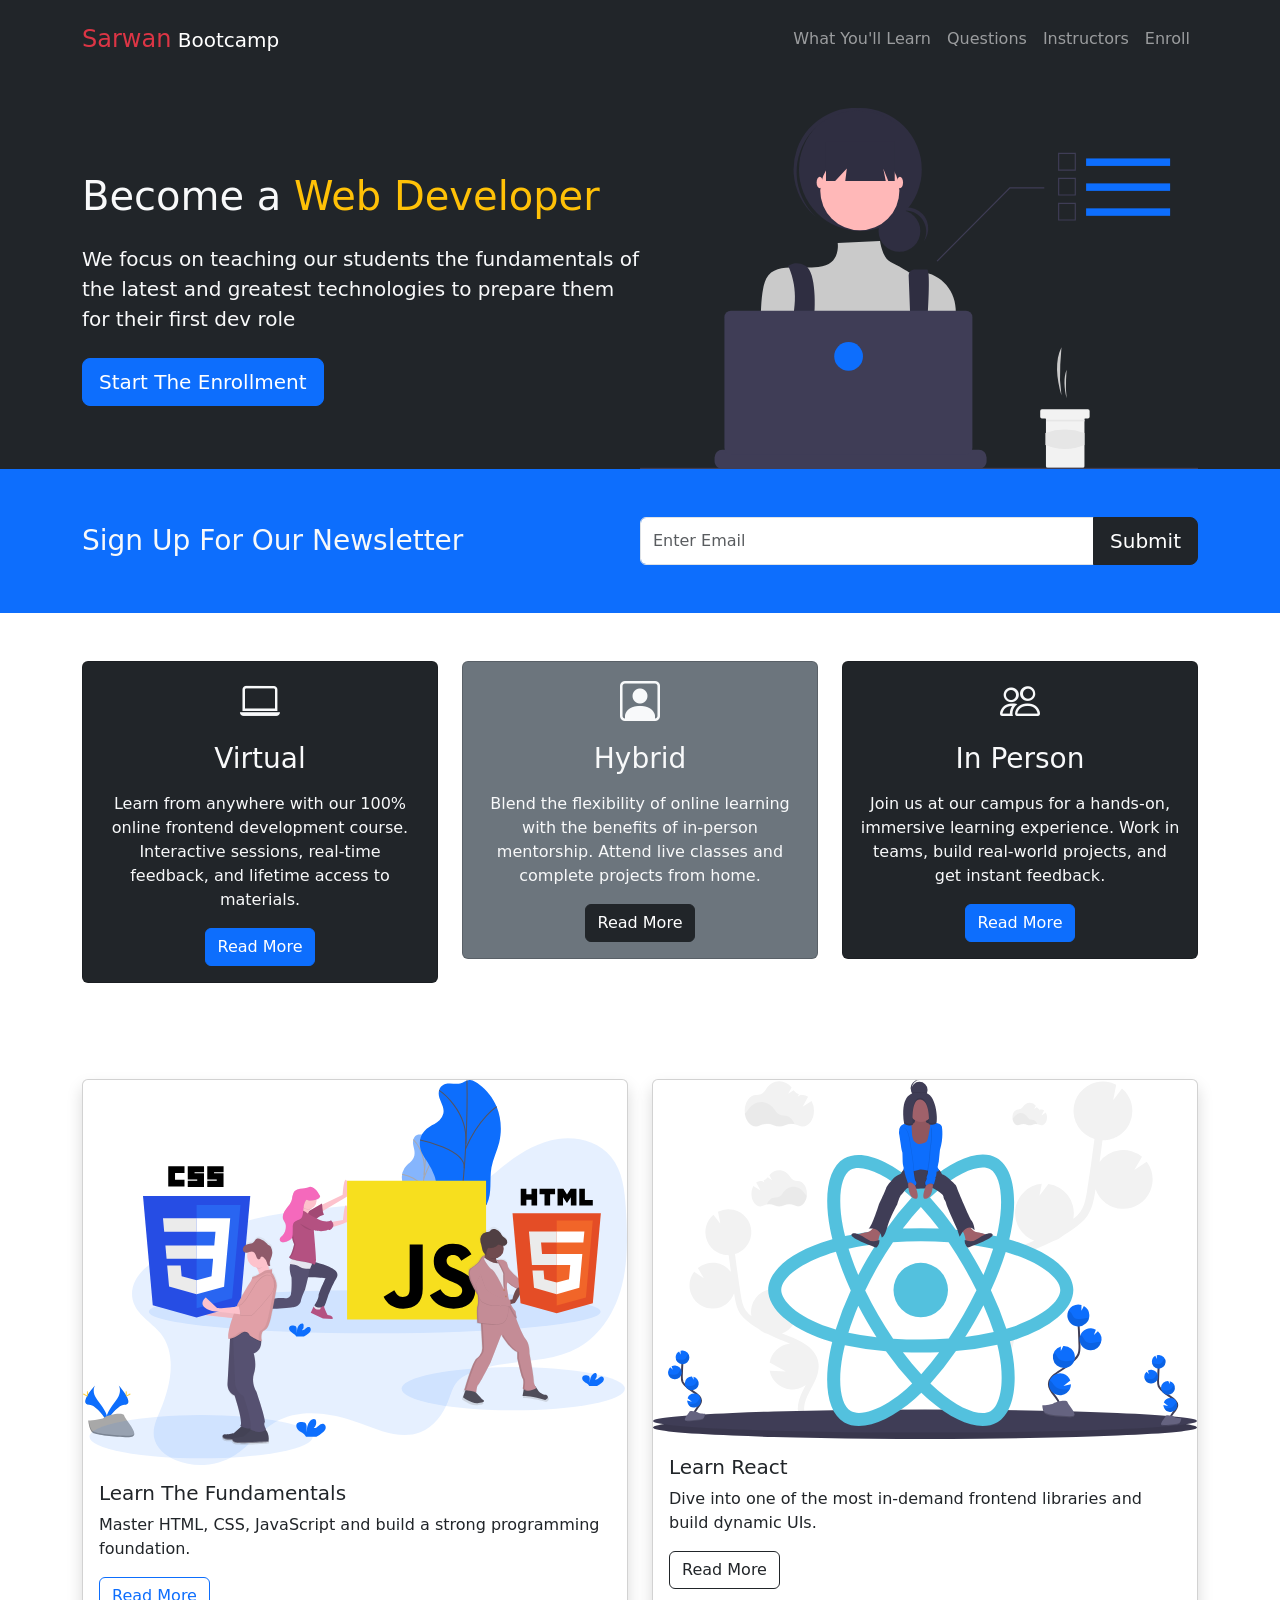
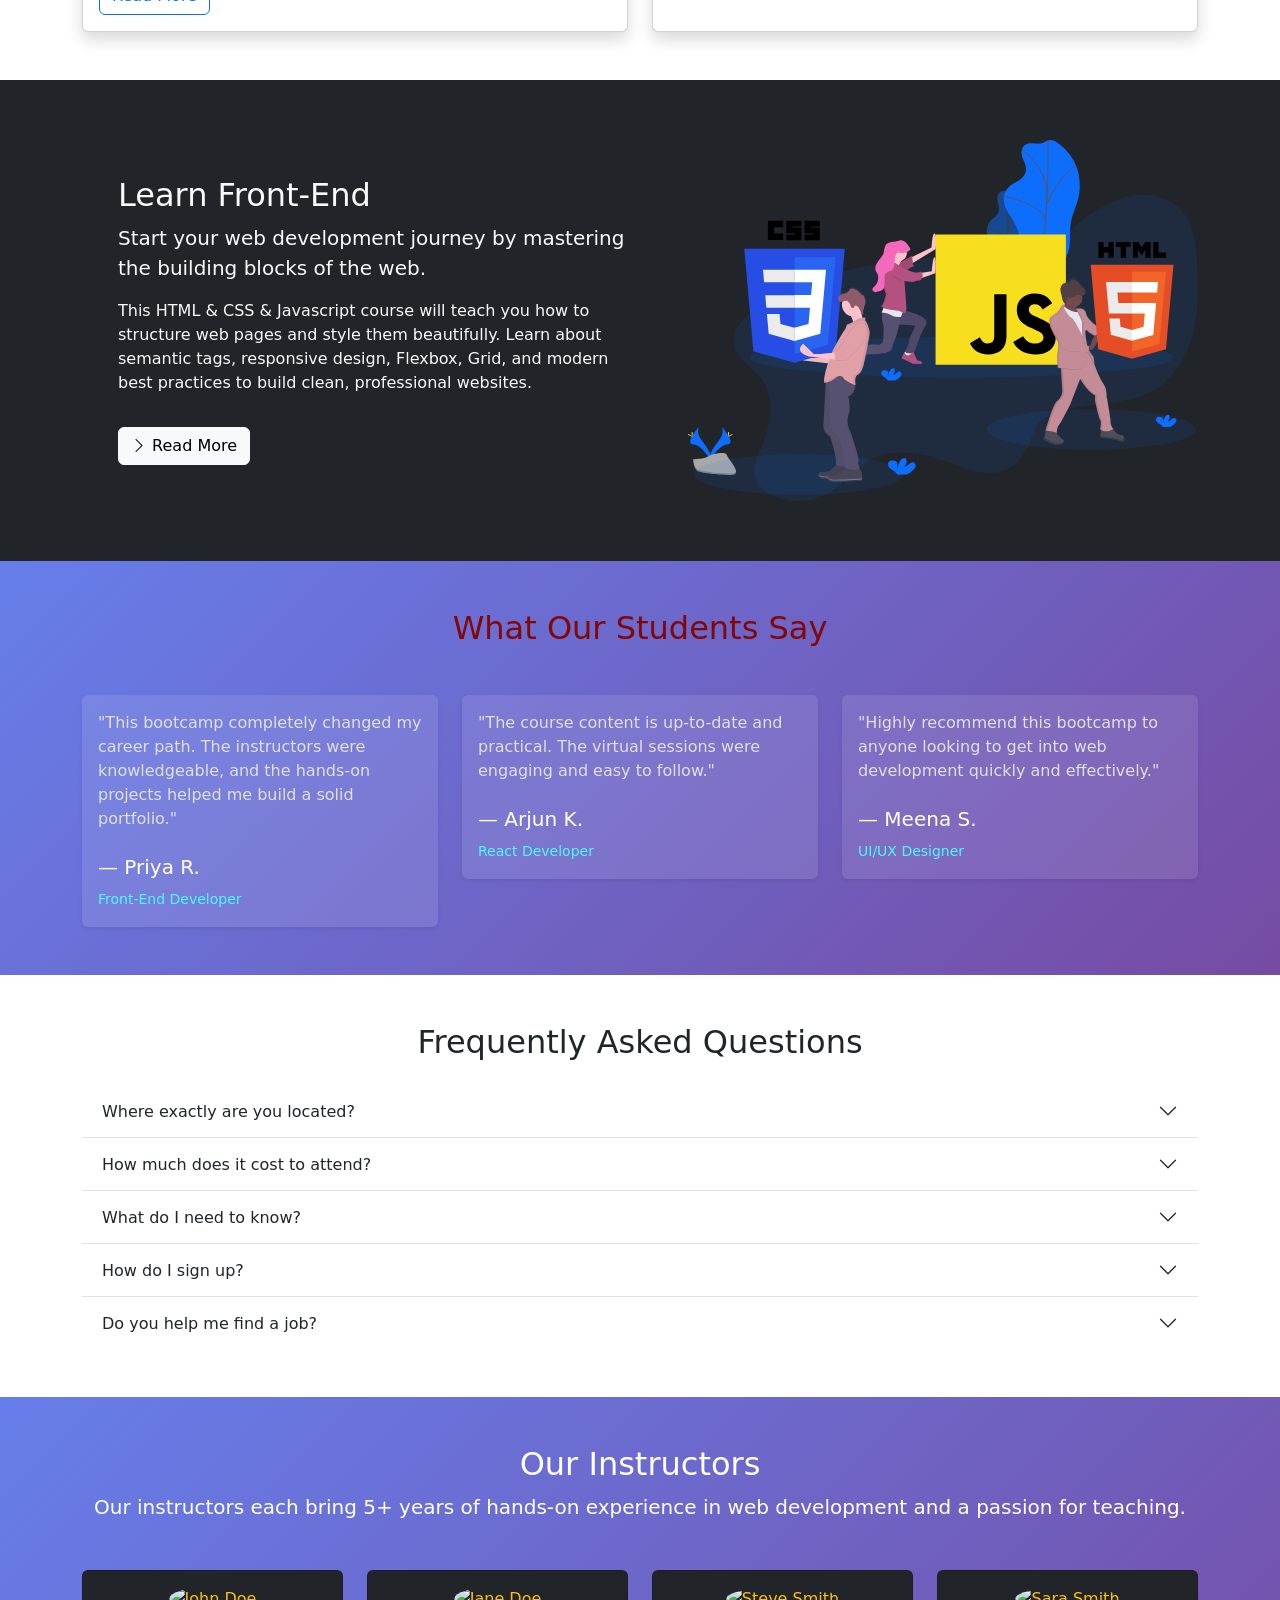
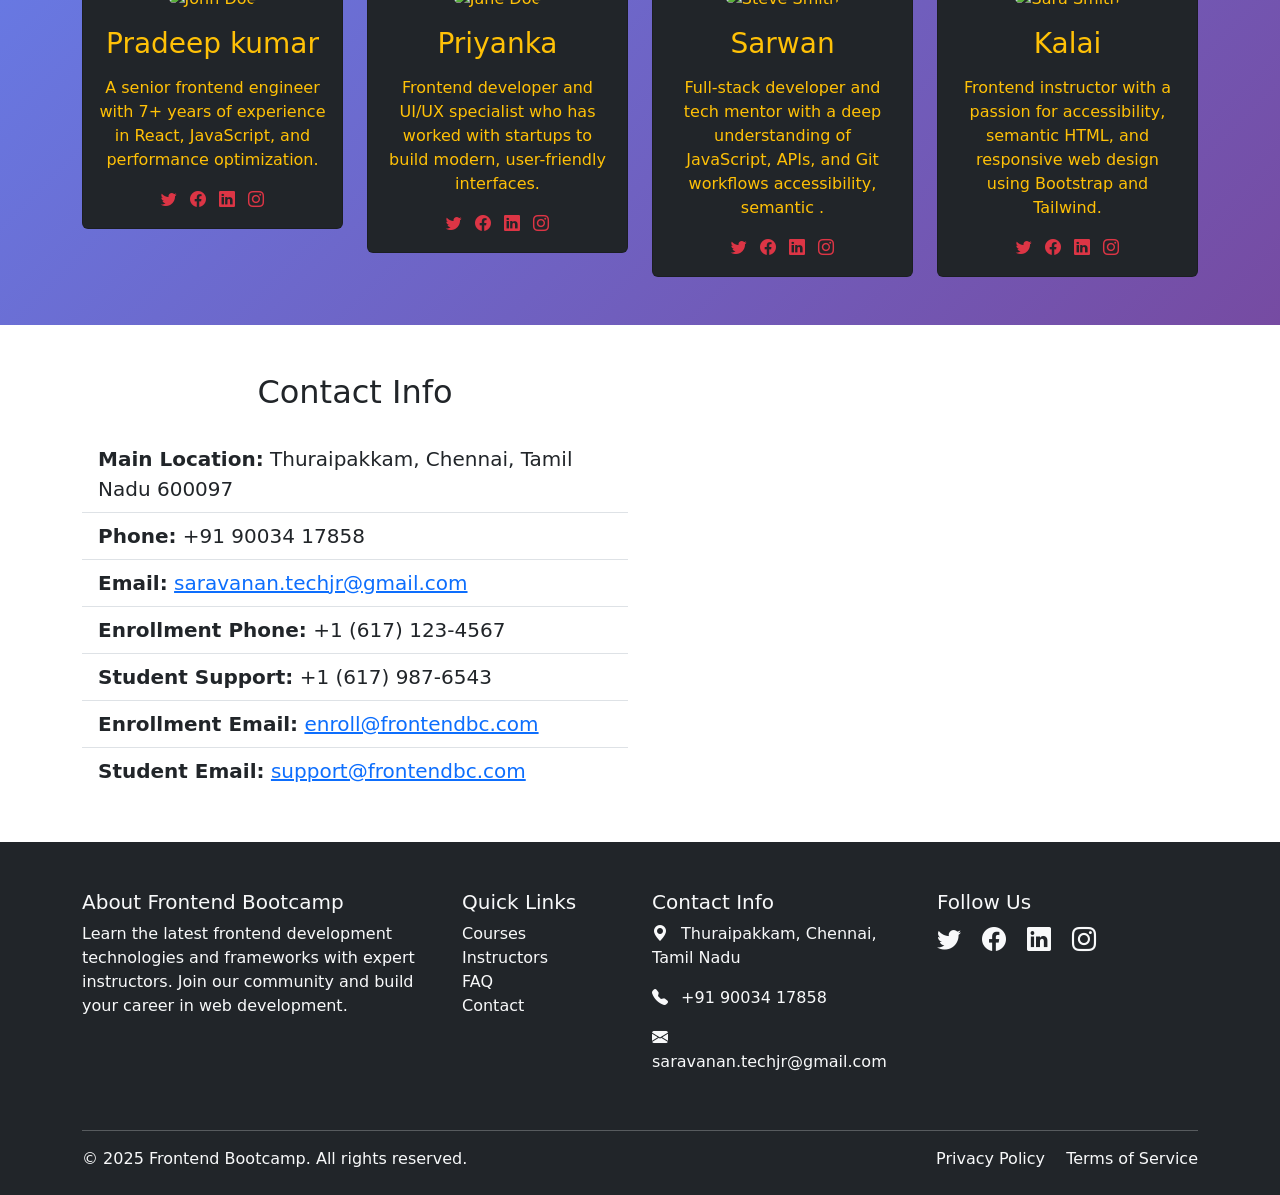
==== commit 0867097b: "Add files via upload" ====
--- a/index.html
+++ b/index.html
@@ -29,30 +29,6 @@
         });
       })();
     </script>
-    <style>
-      #testimonials {
-        background: linear-gradient(135deg, #667eea, #764ba2);
-        color: #f0f0f0;
-        padding: 3rem 1rem;
-      }
-      #testimonials h2 {
-        color: rgb(130, 7, 7);
-        margin-bottom: 3rem;
-      }
-      #testimonials .card {
-        background: rgba(255, 255, 255, 0.1);
-        border: none;
-        box-shadow: 0 0.5rem 1rem rgba(0, 0, 0, 0.15);
-        color: #e0e0e0;
-      }
-      #testimonials .card .card-title {
-        color: #fff;
-        margin-top: 1.5rem;
-      }
-      #testimonials .card small {
-        color: rgb(71, 252, 255) !important;
-      }
-    </style>
   </head>
 
   <body>
@@ -237,27 +213,32 @@
       <div class="container">
         <div class="row align-items-center justify-content-between">
           <div class="col-md p-5">
-            <h2>Learn React</h2>
+            <h2>Learn Front-End</h2>
             <p class="lead">
-              Master React, the industry-leading JavaScript library for building
-              interactive user interfaces.
+              Start your web development journey by mastering the building
+              blocks of the web.
             </p>
             <p>
-              Our React course covers everything from the basics of components
-              and state management to advanced topics like hooks, context API,
-              and performance optimization. Build real-world projects that
-              prepare you to excel in modern web development.
+              This HTML & CSS & Javascript course will teach you how to
+              structure web pages and style them beautifully. Learn about
+              semantic tags, responsive design, Flexbox, Grid, and modern best
+              practices to build clean, professional websites.
             </p>
             <a href="#" class="btn btn-light mt-3">
               <i class="bi bi-chevron-right"></i> Read More
             </a>
           </div>
           <div class="col-md">
-            <img src="img/react.svg" class="img-fluid" alt="React Logo" />
-          </div>
-        </div>
-      </div>
-    </section>
+            <img
+              src="img/fundamentals.svg"
+              class="img-fluid"
+              alt="HTML and CSS Logo"
+            />
+          </div>
+        </div>
+      </div>
+    </section>
+
     <section id="testimonials" class="p-5 bg-light">
       <div class="container">
         <h2 class="text-center mb-5">What Our Students Say</h2>
@@ -435,7 +416,7 @@
         </div>
       </div>
     </section>
-    <section id="instructors" class="p-5 bg-primary">
+    <section id="instructors" class="p-5 mentors">
       <div class="container">
         <h2 class="text-center text-white">Our Instructors</h2>
         <p class="lead text-center text-white mb-5">
@@ -445,7 +426,7 @@
         <div class="row g-4">
           <!-- Instructor 1 -->
           <div class="col-md-6 col-lg-3">
-            <div class="card bg-light">
+            <div class="card text-warning bg-dark">
               <div class="card-body text-center">
                 <img
                   src="https://randomuser.me/api/portraits/men/11.jpg"
@@ -457,17 +438,17 @@
                   A senior frontend engineer with 7+ years of experience in
                   React, JavaScript, and performance optimization.
                 </p>
-                <a href="#"><i class="bi bi-twitter text-dark mx-1"></i></a>
-                <a href="#"><i class="bi bi-facebook text-dark mx-1"></i></a>
-                <a href="#"><i class="bi bi-linkedin text-dark mx-1"></i></a>
-                <a href="#"><i class="bi bi-instagram text-dark mx-1"></i></a>
+                <a href="#"><i class="bi bi-twitter text-danger mx-1"></i></a>
+                <a href="#"><i class="bi bi-facebook text-danger mx-1"></i></a>
+                <a href="#"><i class="bi bi-linkedin text-danger mx-1"></i></a>
+                <a href="#"><i class="bi bi-instagram text-danger mx-1"></i></a>
               </div>
             </div>
           </div>
 
           <!-- Instructor 2 -->
           <div class="col-md-6 col-lg-3">
-            <div class="card bg-light">
+            <div class="card text-warning bg-dark">
               <div class="card-body text-center">
                 <img
                   src="https://randomuser.me/api/portraits/women/11.jpg"
@@ -479,17 +460,17 @@
                   Frontend developer and UI/UX specialist who has worked with
                   startups to build modern, user-friendly interfaces.
                 </p>
-                <a href="#"><i class="bi bi-twitter text-dark mx-1"></i></a>
-                <a href="#"><i class="bi bi-facebook text-dark mx-1"></i></a>
-                <a href="#"><i class="bi bi-linkedin text-dark mx-1"></i></a>
-                <a href="#"><i class="bi bi-instagram text-dark mx-1"></i></a>
+                <a href="#"><i class="bi bi-twitter text-danger mx-1"></i></a>
+                <a href="#"><i class="bi bi-facebook text-danger mx-1"></i></a>
+                <a href="#"><i class="bi bi-linkedin text-danger mx-1"></i></a>
+                <a href="#"><i class="bi bi-instagram text-danger mx-1"></i></a>
               </div>
             </div>
           </div>
 
           <!-- Instructor 3 -->
           <div class="col-md-6 col-lg-3">
-            <div class="card bg-light">
+            <div class="card text-warning bg-dark">
               <div class="card-body text-center">
                 <img
                   src="https://randomuser.me/api/portraits/men/12.jpg"
@@ -502,17 +483,17 @@
                   of JavaScript, APIs, and Git workflows accessibility, semantic
                   .
                 </p>
-                <a href="#"><i class="bi bi-twitter text-dark mx-1"></i></a>
-                <a href="#"><i class="bi bi-facebook text-dark mx-1"></i></a>
-                <a href="#"><i class="bi bi-linkedin text-dark mx-1"></i></a>
-                <a href="#"><i class="bi bi-instagram text-dark mx-1"></i></a>
+                <a href="#"><i class="bi bi-twitter text-danger mx-1"></i></a>
+                <a href="#"><i class="bi bi-facebook text-danger mx-1"></i></a>
+                <a href="#"><i class="bi bi-linkedin text-danger mx-1"></i></a>
+                <a href="#"><i class="bi bi-instagram text-danger mx-1"></i></a>
               </div>
             </div>
           </div>
 
           <!-- Instructor 4 -->
           <div class="col-md-6 col-lg-3">
-            <div class="card bg-light">
+            <div class="card text-warning bg-dark">
               <div class="card-body text-center">
                 <img
                   src="https://randomuser.me/api/portraits/women/12.jpg"
@@ -524,10 +505,10 @@
                   Frontend instructor with a passion for accessibility, semantic
                   HTML, and responsive web design using Bootstrap and Tailwind.
                 </p>
-                <a href="#"><i class="bi bi-twitter text-dark mx-1"></i></a>
-                <a href="#"><i class="bi bi-facebook text-dark mx-1"></i></a>
-                <a href="#"><i class="bi bi-linkedin text-dark mx-1"></i></a>
-                <a href="#"><i class="bi bi-instagram text-dark mx-1"></i></a>
+                <a href="#"><i class="bi bi-twitter text-danger mx-1"></i></a>
+                <a href="#"><i class="bi bi-facebook text-danger mx-1"></i></a>
+                <a href="#"><i class="bi bi-linkedin text-danger mx-1"></i></a>
+                <a href="#"><i class="bi bi-instagram text-danger mx-1"></i></a>
               </div>
             </div>
           </div>
--- a/style.css
+++ b/style.css
@@ -1,17 +1,40 @@
+/** @format */
+
 body::before {
   display: block;
-  content: '';
+  content: "";
   height: 60px;
 }
-
 #map {
   width: 100%;
   height: 100%;
   border-radius: 10px;
 }
-
 @media (min-width: 768px) {
   .news-input {
     width: 50%;
   }
 }
+#testimonials,
+.mentors {
+  background: linear-gradient(135deg, #667eea, #764ba2);
+  color: #f0f0f0;
+  padding: 3rem 1rem;
+}
+#testimonials h2 {
+  color: rgb(130, 7, 7);
+  margin-bottom: 3rem;
+}
+#testimonials .card {
+  background: rgba(255, 255, 255, 0.1);
+  border: none;
+  box-shadow: 0 0.5rem 1rem rgba(0, 0, 0, 0.15);
+  color: #e0e0e0;
+}
+#testimonials .card .card-title {
+  color: #fff;
+  margin-top: 1.5rem;
+}
+#testimonials .card small {
+  color: rgb(71, 252, 255) !important;
+}
